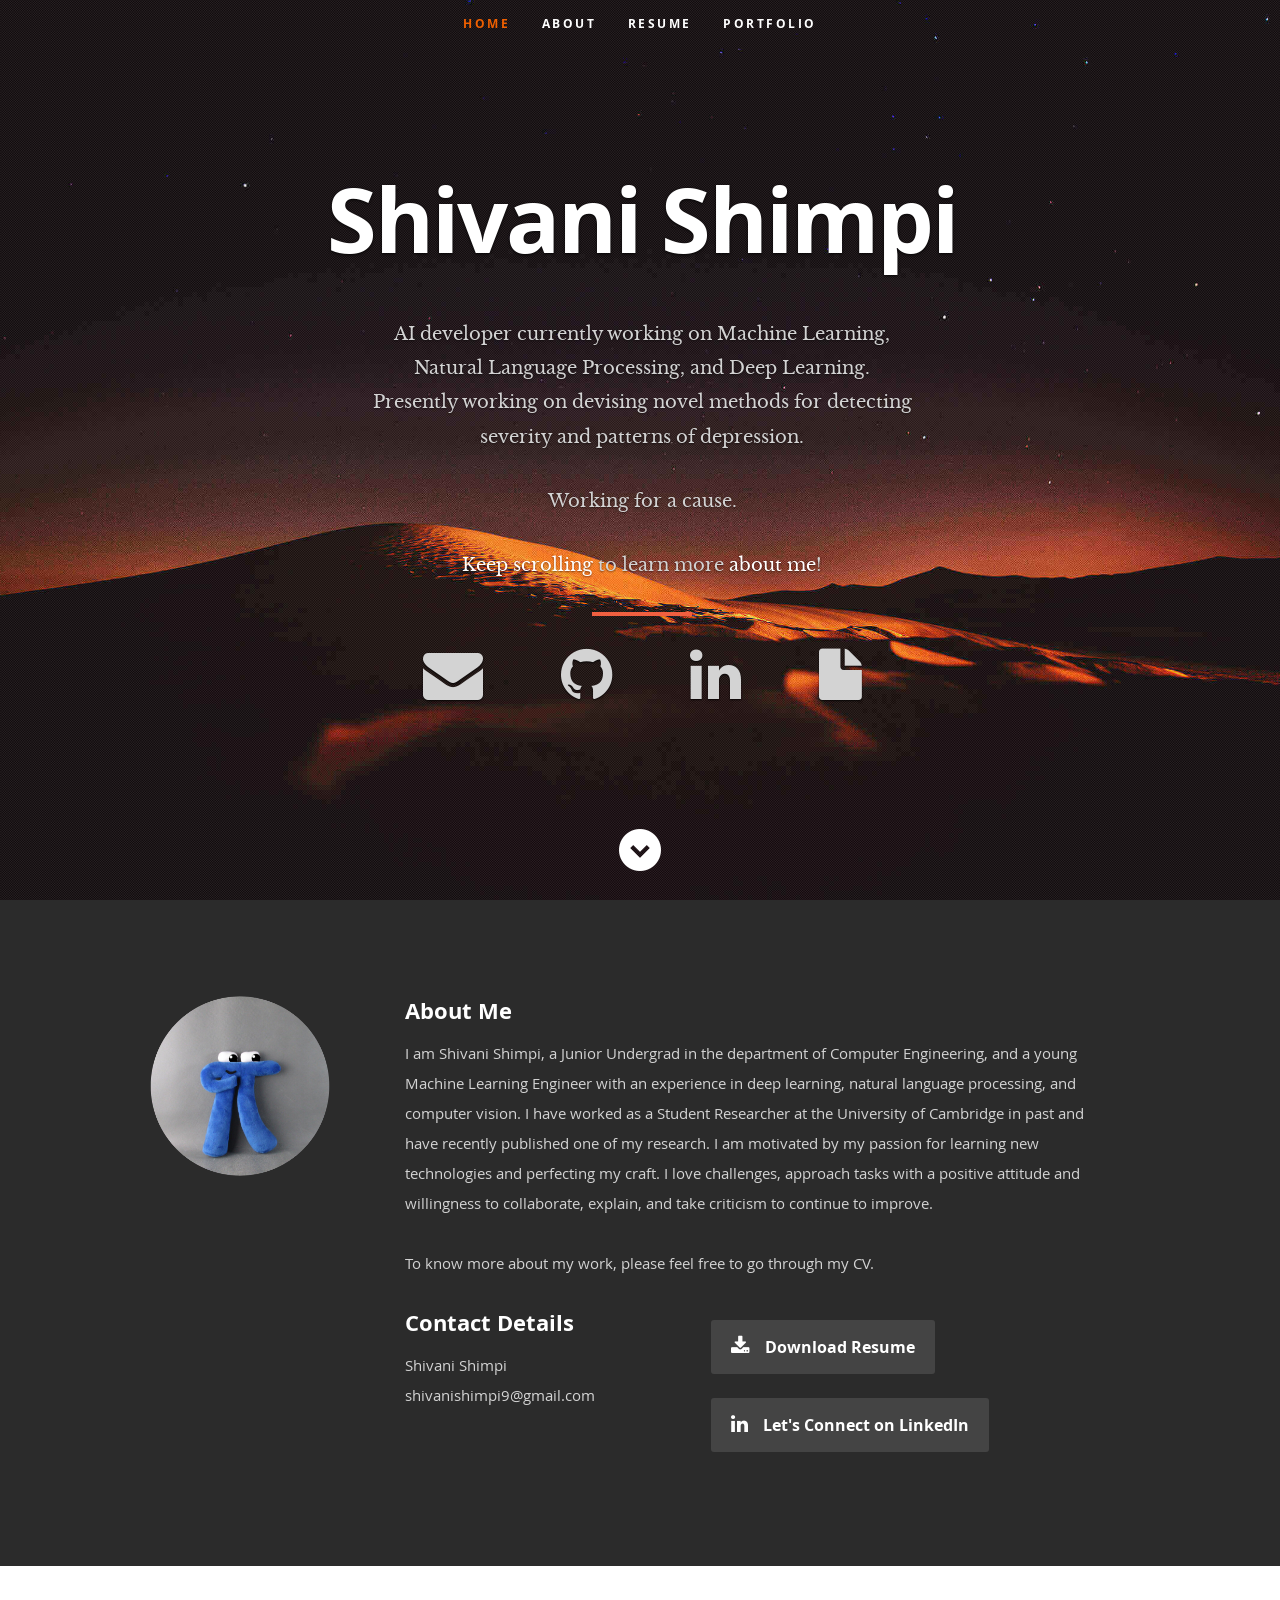
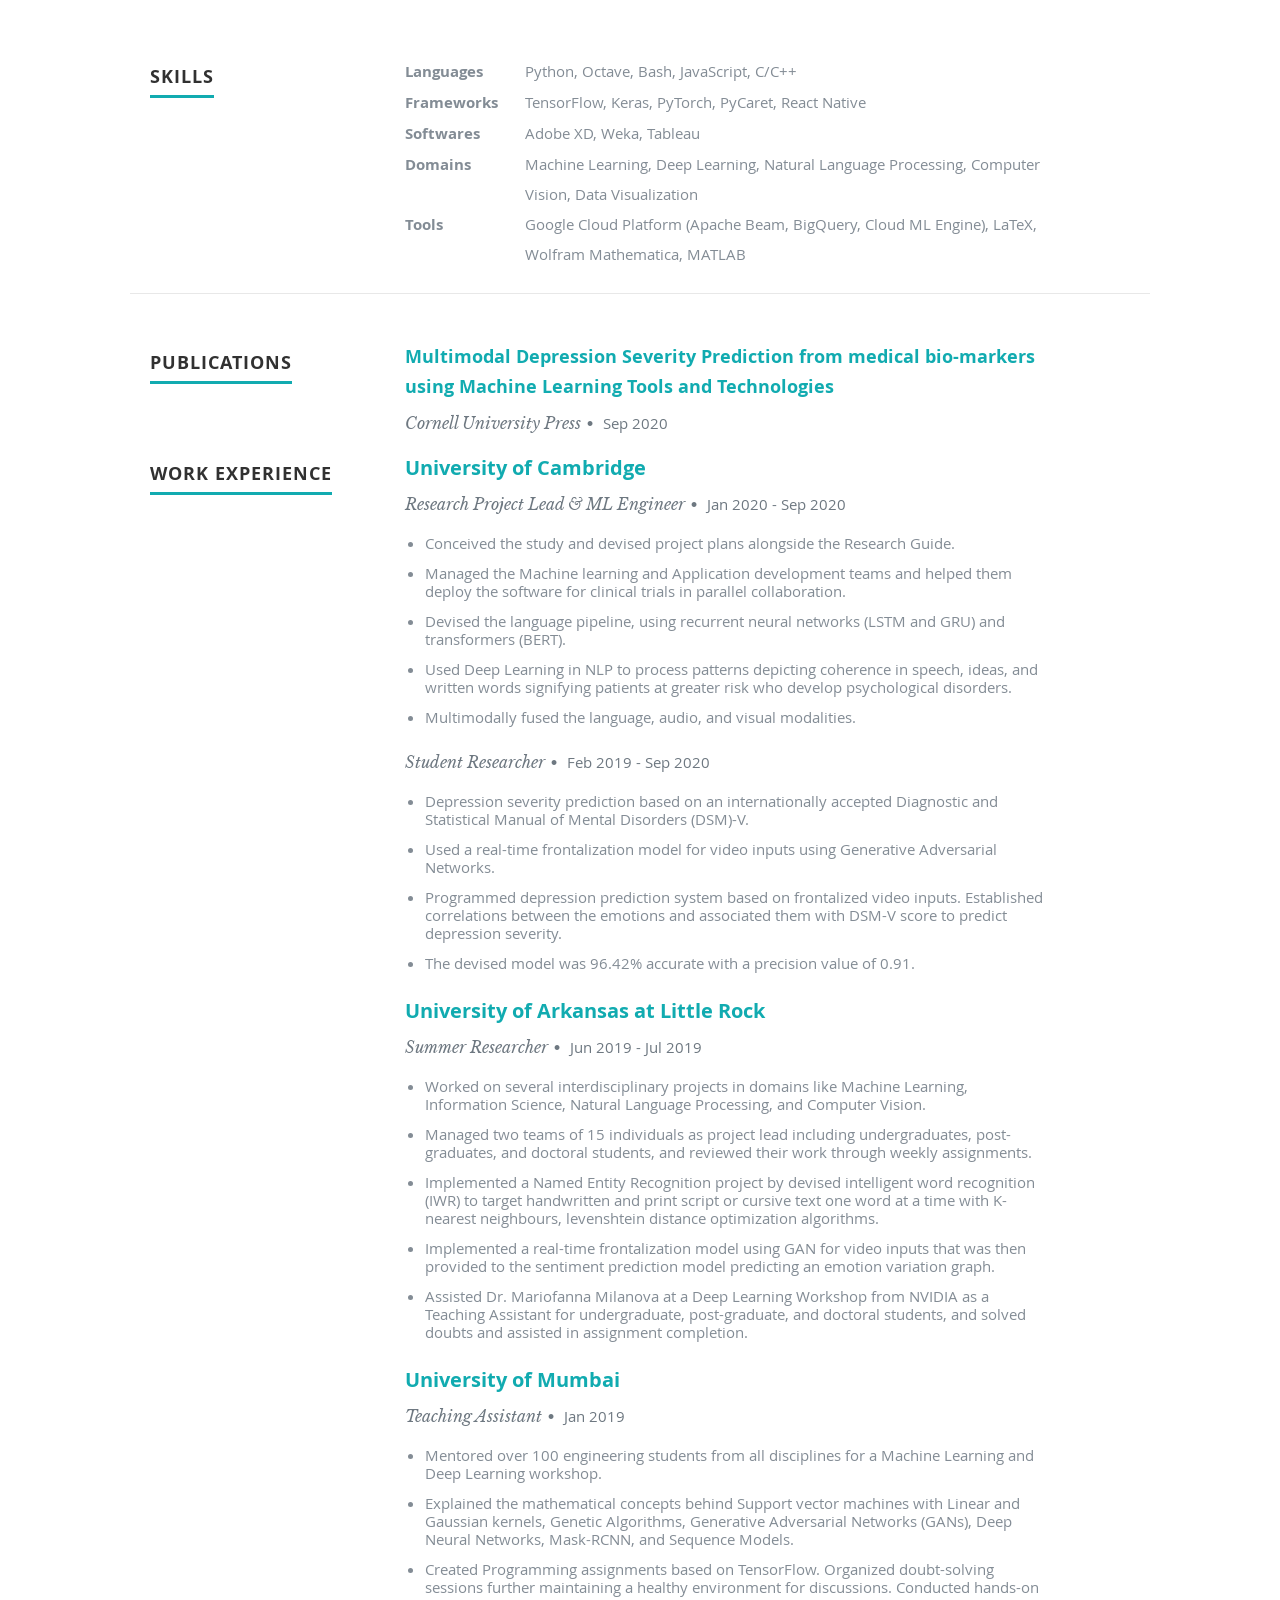
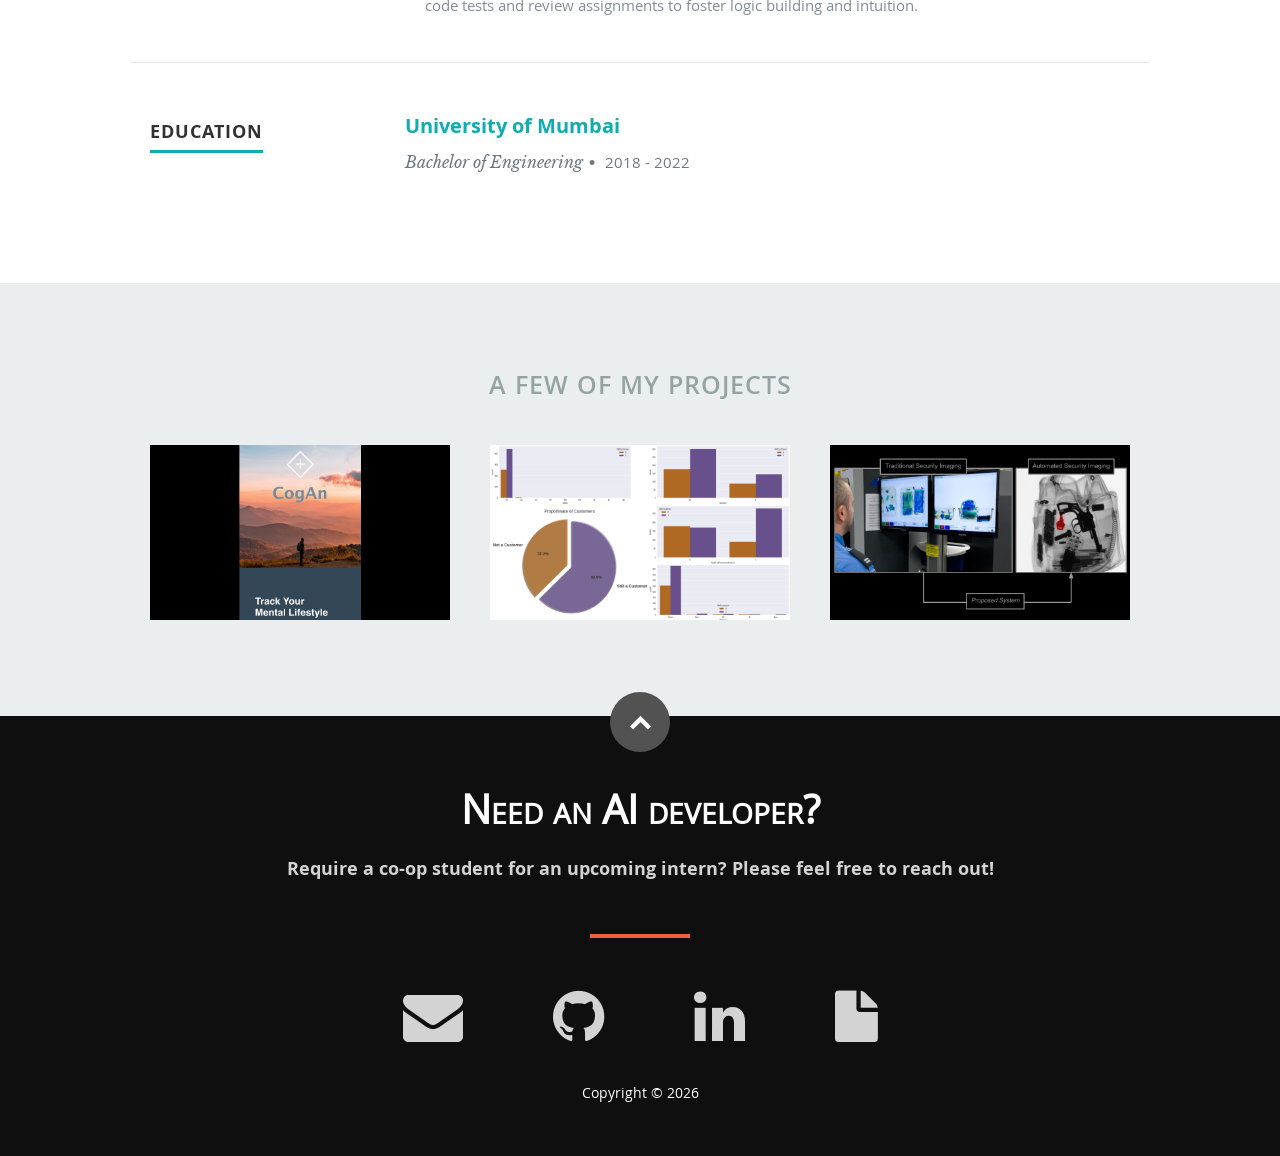
==== index.html @ 00dd7173 "Update_ProjectCogAn" ====
<!DOCTYPE html>

<head>
   <!--- Basic Page Needs -->
   <meta charset="utf-8">
   <title>Shivani Shimpi</title>

   <!-- Mobile Specific Metas -->
   <meta name="viewport" content="width=device-width, initial-scale=1, maximum-scale=1">

   <!-- Imports -->
   <script src="js/modernizr.js"></script>
   <link rel="stylesheet" href="css/default.min.css">
   <link rel="stylesheet" href="css/layout.min.css">
   <link rel="stylesheet" href="css/media-queries.min.css">
   <link rel="stylesheet" href="css/magnific-popup.min.css">
   <link rel="shortcut icon" href="favicon.png">
</head>

<body>
   <header id="home">
      <nav id="nav-wrap">
         <a class="mobile-btn" href="#nav-wrap" title="Show navigation">Show navigation</a>
         <a class="mobile-btn" href="#" title="Hide navigation">Hide navigation</a>

         <ul id="nav" class="nav">
            <li class="current"><a class="smoothscroll" href="#home">Home</a></li>
            <li><a class="smoothscroll" href="#about">About</a></li>
            <li><a class="smoothscroll" href="#resume">Resume</a></li>
            <li><a class="smoothscroll" href="#portfolio">Portfolio</a></li>
         </ul>
      </nav>

      <div class="row banner">
         <div class="banner-text">
            <br/>
            <h1 class="responsive-headline">Shivani Shimpi</h1>
            <br/>
            <h3>AI developer currently working on Machine Learning,</h3>
            <h3>Natural Language Processing, and Deep Learning.</h3>
            <h3>Presently working on devising novel methods for detecting</h3>
            <h3>severity and patterns of depression.</h3>
            <br/>
            <h3>Working for a cause.</h3>
            <br/>

            <h3><a class="smoothscroll" href="#about">Keep scrolling</a> to learn more <a class="smoothscroll" href="#about">about me</a>!</h3>


            <hr style="max-width: 100px; border-width: 2px; border-color: #f05f40; margin: auto; margin-top: 30px; margin-bottom: 30px">

            <ul class="social">
               <li><a target="_blank" href="mailto:shivanishimpi9@gmail.com" style="color: #d3d3d3; padding: 20px"><i class="fa fa-envelope fa-2x mb-3"></i></a></li>
               <li><a href="https://github.com/shivanishimpi" target="_blank" style="color: #d3d3d3; padding: 20px"><i class="fa fa-github fa-2x mb-3"></i></a></li>
               <li><a href="https://www.linkedin.com/in/shivani-shimpi-5113a8170/" target="_blank" style="color: #d3d3d3; padding: 20px"><i class="fa fa-linkedin fa-2x mb-3"></i></a></li>
               <li><a href="0.pdf" download target="_blank" style="color: #d3d3d3; padding: 20px"><i class="fa fa-file fa-2x mb-3"></i></a></li>
            </ul>
         </div>
      </div>

      <p class="scrolldown">
         <a class="smoothscroll" href="#about"><i class="icon-down-circle"></i></a>
      </p>
   </header>


   <!-- About Section -->
   <section id="about">
      <div class="row">
         <div class="three columns">
            <img class="profile-pic" src="images/profilepic.png" alt="" />
         </div>

         <div class="nine columns main-col">
            <h2>About Me</h2>
            <p style="color: #d3d3d3;">
               I am Shivani Shimpi, a Junior Undergrad in the department of Computer Engineering, and a young Machine Learning Engineer with
               an experience in deep learning, natural language processing, and computer vision.
               I have worked as a Student Researcher at the University of Cambridge in past and have recently published one of my research.
               I am motivated by my passion for learning new technologies and perfecting my craft. I love challenges, approach tasks with a positive attitude and willingness to collaborate, explain, and take criticism to continue to improve.
               </br>
               </br>
               To know more about my work, please feel free to go through my CV.

            </p>

            <div class="row">
               <div class="columns contact-details">
                  <h2>Contact Details</h2>
                  <p class="address">
                     <span style="color: #d3d3d3;">Shivani Shimpi</span><br/>
                     <span><a href="mailto:shivanishimpi9@gmail.com" style="color: #d3d3d3;">shivanishimpi9@gmail.com</a></span>
                  </p>
               </div>

               <div class="columns download">
                  <p>
                     <a href="0.pdf" download target="_blank" class="button"><i class="fa fa-download"></i>Download Resume</a>
                     <a href="https://www.linkedin.com/in/shivani-shimpi-5113a8170/" class="button" target="_blank"><i class="fa fa-linkedin"></i>Let's Connect on LinkedIn</a>
                  </p>
               </div>
            </div>
         </div>
      </div>
   </section>

   <!-- Resume Section -->
   <section id="resume">

      <!-- Skills -->
      <div class="row skill">
         <div class="three columns header-col">
            <h1><span>Skills</span></h1>
         </div>

         <div class="nine columns main-col">
            <table style="width:100%; border-width: thick">
              <tr>
                <th style="text-align: left; min-width: 120px"><b>Languages</b></th>
                <td colspan="3"> Python, Octave, Bash, JavaScript, C/C++</th>
              </tr>
              <tr>
                <th style="text-align: left; min-width: 120px"><b>Frameworks</b></th>
                <td colspan="3">TensorFlow, Keras, PyTorch, PyCaret, React Native</th>
              </tr>
              <tr>
                <th style="text-align: left; min-width: 120px"><b>Softwares</b></th>
                <td colspan="3">Adobe XD, Weka, Tableau</th>
              </tr>
              <tr>
               <th style="text-align: left; min-width: 120px"><b>Domains</b></th>
               <td colspan="3">Machine Learning, Deep Learning, Natural Language Processing, Computer Vision, Data Visualization</th>
              </tr>
              <tr>
               <th style="text-align: left; min-width: 120px"><b>Tools</b></th>
               <td colspan="3">Google Cloud Platform (Apache Beam, BigQuery, Cloud ML Engine), LaTeX, Wolfram
                  Mathematica, MATLAB</th>
              </tr>
              
            </table>
         </div>
      </div>
      <!-- Publication -->
      <div class="row publication">
         <div class="three columns header-col">
            <h1><span>Publications</span></h1>
         </div>

         <div class="nine columns main-col">
            <div class="row item">
               <div class="twelve columns">
                  <h5><a target="_blank" href="https://www.researchgate.net/publication/344244798_Multimodal_Depression_Severity_Prediction_from_medical_bio-markers_using_Machine_Learning_Tools_and_Technologies">Multimodal Depression Severity Prediction from medical bio-markers using Machine Learning Tools and Technologies</a></h5>
                  <p class="info">Cornell University Press<span>&bull;</span> <em class="date">Sep 2020</em></p>
                  <!--
                  <ul>
                     <li></li>
                  </ul>
                  -->
               </div>
            </div>
         </div>
      </div>

      <!-- Work -->
      <div class="row work">
         <div class="three columns header-col">
            <h1><span>Work Experience</span></h1>
         </div>

         <div class="nine columns main-col">
            <div class="row item">
               <div class="twelve columns">
                  <h4> <a target="_blank" href="https://www.cam.ac.uk/">University of Cambridge</a></h4>
                  <p class="info">Research Project Lead & ML Engineer<span>&bull;</span> <em class="date">Jan 2020 - Sep 2020</em></p>
                  <ul>
                     <li>Conceived the study and devised project plans alongside the Research Guide.</li>
                     <li>Managed the Machine learning and Application development teams and helped them deploy the software for clinical trials in parallel collaboration.</li>
                     <li>Devised the language pipeline, using recurrent neural networks (LSTM and
                        GRU) and transformers (BERT).</li>
                     <li>Used Deep Learning in NLP to process patterns depicting coherence in speech, ideas, and written words signifying patients at greater risk who develop psychological disorders.</li>
                     <li>Multimodally fused the language, audio, and visual modalities.</li>
                  </ul>
                  <p class="info">Student Researcher<span>&bull;</span> <em class="date">Feb 2019 - Sep 2020</em></p>
                  <ul>
                     <li>Depression severity prediction based on an internationally accepted Diagnostic and Statistical Manual of Mental Disorders (DSM)-V.</li>
                     <li>Used a real-time frontalization model for video inputs using Generative Adversarial Networks.</li>
                     <li>Programmed depression prediction system based on frontalized video inputs. Established correlations between the emotions and associated them with DSM-V score to predict depression severity.</li>
                     <li>The devised model was 96.42% accurate with a precision value of 0.91.</li>
                  </ul>
               </div>
            </div>
             
            <div class="row item">
               <div class="twelve columns">
                  <h4><a target="_blank" href="https://ualr.edu/">University of Arkansas at Little Rock</a></h4>
                  <p class="info">Summer Researcher<span>&bull;</span> <em class="date">Jun 2019 - Jul 2019</em></p>
                  <ul>
                     <li>Worked on several interdisciplinary projects in domains like Machine Learning, Information Science,
                        Natural Language Processing, and Computer Vision.</li>
                     <li>Managed two teams of 15 individuals as project lead including undergraduates, post-graduates, and doctoral
                        students, and reviewed their work through weekly assignments.</li>
                     <li>Implemented a Named Entity Recognition project by devised intelligent word recognition (IWR) to target handwritten and print script or
                        cursive text one word at a time with K-nearest neighbours, levenshtein distance optimization algorithms.</li>
                     <li>Implemented a real-time frontalization model using GAN for video inputs
                        that was then provided to the sentiment prediction model predicting an emotion variation graph.</li>
                     <li>Assisted Dr. Mariofanna Milanova at a Deep Learning Workshop from NVIDIA as a Teaching Assistant for undergraduate,
                        post-graduate, and doctoral students, and solved doubts and assisted in assignment completion.</li>
                  </ul>
               </div>
            </div>

            <div class="row item">
               <div class="twelve columns">
                  <h4><a target="_blank" href="https://mu.ac.in/">University of Mumbai</a></h4>
                  <p class="info">Teaching Assistant<span>&bull;</span> <em class="date">Jan 2019</em></p>

                  <ul>
                     <li>Mentored over 100 engineering students from all disciplines for a Machine Learning and Deep Learning workshop.</li>
                     <li>Explained the mathematical concepts behind Support vector machines with Linear and
                        Gaussian kernels, Genetic Algorithms, Generative Adversarial Networks (GANs), Deep Neural Networks,
                        Mask-RCNN, and Sequence Models.</li>
                     <li>Created Programming assignments based on TensorFlow. Organized doubt-solving sessions further maintaining a healthy environment for discussions.
                        Conducted hands-on code tests and review assignments to foster logic building and intuition.</li>
                  </ul>
               </div>
            </div>
         </div>
      </div>

      

      <!-- Education -->
      <div class="row education">
         <div class="three columns header-col">
            <h1><span>Education</span></h1>
         </div>

         <div class="nine columns main-col">
            <div class="row item">
               <div class="twelve columns">
                  <h4><a target="_blank" href="https://mu.ac.in/">University of Mumbai</a></h4>
                  <p class="info">Bachelor of Engineering<span>&bull;</span> <em class="date">2018 - 2022</em></p>
                  <!--
                  <ul>
                     <li></li>
                  </ul>
                  -->
               </div>
            </div>
         </div>
      </div>
   </section>
   <!-- Resume Section End-->

   <!-- Portfolio Section -->
   <section id="portfolio">
      <div class="row">
         <div class="twelve columns collapsed">
            <h1 style="font-size: 25px">A Few of My Projects</h1>
            <div id="portfolio-wrapper" class="bgrid-thirds s-bgrid-halves cf">
               <div class="columns portfolio-item">
                  <div class="item-wrap">

                     <a href="#modal-01" title="">
                        <img alt="" src="images/portfolio/thumbs/cogan.png">
                        <div class="overlay">
                           <div class="portfolio-item-meta">
                              <h5>CogAn</h5>
                              <p>Predicting the severity of sepression and tracking mental lifestyle.</p>
                           </div>
                        </div>
                        <div class="link-icon"><i class="icon-plus"></i></div>
                     </a>

                  </div>
               </div>

               <div class="columns portfolio-item">
                  <div class="item-wrap">

                     <a href="#modal-02" title="">
                        <img alt="" src="images/portfolio/thumbs/custSeg.png">
                        <div class="overlay">
                           <div class="portfolio-item-meta">
                              <h5>Customer Segmentation</h5>
                              <p>Predictive model dividing customers into groups for effective marketing.</p>
                           </div>
                        </div>
                        <div class="link-icon"><i class="icon-plus"></i></div>
                     </a>

                  </div>
               </div>


               <div class="columns portfolio-item">
                  <div class="item-wrap">

                     <a href="#modal-03" title="">
                        <img alt="" src="images/portfolio/thumbs/AutomatedSecurityImaging.png"> <!--910x530-->
                        <div class="overlay">
                           <div class="portfolio-item-meta">
                              <h5>Automated Security Imaging</h5>
                              <p>Classifying prohibited objects during security scanning.</p>
                           </div>
                        </div>
                        <div class="link-icon"><i class="icon-plus"></i></div>
                     </a>

                  </div>
               </div>

               <!--
               <div class="columns portfolio-item">
                  <div class="item-wrap">

                     <a href="#modal-08" title="">
                        <img alt="" src="images/portfolio/thumbs/coding.jpg">
                        <div class="overlay">
                           <div class="portfolio-item-meta">
                              <h5>Personal Website</h5>
                              <p>Digital Portfolio for exploring Web-Development.</p>
                           </div>
                        </div>
                        <div class="link-icon"><i class="icon-plus"></i></div>
                     </a>

                  </div>
               </div>
               -->


            
            </div>
         </div>

         <!-- Modal Popup -->
         <div id="modal-01" class="popup-modal mfp-hide">
            <img class="scale-with-grid" src="images/portfolio/fulls/cogan.png" alt=""/>
            <div class="description-box">
               <h4>CogAn</h4>
               <ul>
                  <li>Proposed a novel Custom CM Ensemble approach for estimating the severity of depression based on a multi-class classification model based on the language, audio, and visual modalities.</li>
                  <li>The approach attempted to detect, emphasize, and classify the features of depression based on the low-level descriptors for verbal and visual features, and the context of the language features when prompted with a question.</li>
                  <li>Our model achieved a precision value of 0.88 and an accuracy of 91.56%.</li>
               </ul>
               <span class="categories"><i class="fa fa-tag"></i>Machine Learning, Deep Learning, Natural Language Processing, Computer Vision, Mental Health.</span>
            </div>

            <div class="link-box">
               <a target="_blank" href="https://www.researchgate.net/publication/344244798_Multimodal_Depression_Severity_Prediction_from_medical_bio-markers_using_Machine_Learning_Tools_and_Technologies" style="margin-right: 20px"> Publication</a>
               <a target="_blank" href= "https://github.com/shivanishimpi/DepressionSeverityPrediction">GitHub</a>
               <a class="popup-modal-dismiss">Close</a>
            </div>
         </div>

         <div id="modal-02" class="popup-modal mfp-hide">
            <img class="scale-with-grid" src="images/portfolio/fulls/custSeg.png" alt=""/>
            <div class="description-box">
               <h4>Customer Segmentation</h4>
               <ul>
                  <li>Designed a predictive model using the baseline single-layered neural network, bayesian
                     optimization gaussian process, and bayesian optimization search that divided the customers into groups based on
                     common characteristics allowing companies to market to each group effectively and appropriately.</li>
                  <li>The model predictions were 77.78% accurate having an F1-score of 0.77.</li>
               </ul>
               <span class="categories"><i class="fa fa-tag"></i>Machine Learning, Bayesian, Gaussian, PyCaret</span>
            </div>

            <div class="link-box">
               <a target="_blank" href="https://github.com/shivanishimpi/CustomerSegmentation/">GitHub</a>
               <a class="popup-modal-dismiss">Close</a>
            </div>
         </div>
         
         <div id="modal-03" class="popup-modal mfp-hide">
            <img class="scale-with-grid" src="images/portfolio/fulls/AutomatedSecurityImaging.png" alt=""/>
            <div class="description-box">
               <h4>Automated Security Imaging</h4>
               <ul>
                  <li>Implemented Mask-RCNN with attention mechanism to classify prohibited objects
                     during security scanning by using the GDXray and OPIXray datasets. The study aimed to automate security
                     imaging.</li>
                  <li>Our model was 92.34% accurate with a precision value of 0.87.</li>
               </ul>
               <span class="categories"><i class="fa fa-tag"></i>Machine Learning, Computer Vision, Security Systems</span>
            </div>

            <div class="link-box">
               <a target="_blank" href="https://github.com/shivanishimpi/AutomatedSecurityImaging">GitHub</a>
               <a class="popup-modal-dismiss">Close</a>
            </div>
         </div>

         <!--
         <div id="modal-08" class="popup-modal mfp-hide">
            <img class="scale-with-grid" src="images/portfolio/fulls/coding.jpg" alt=""/>
            <div class="description-box">
               <h4>Personal Website</h4>
               <ul>
                  <li>Created a personal portfolio website using HTML, CSS, and JavaScript (jQuery)</li>
               </ul>
               <span class="categories"><i class="fa fa-tag"></i>Frontend, Website, Deployment</span>
            </div>
            <div class="link-box">
               <a href="" style="margin-right: 20px">Website</a>
               <a target="_blank" href="https://github.com/shivanishimpi/shivanishimpi.github.io">Repo</a>
               <a class="popup-modal-dismiss">Close</a>
            </div>
         </div>
         -->

         
         
         

      </div>
   </section>


   <!-- footer -->
   <footer>
      <div class="row">
         <div class="twelve columns">
            <span style="font-size: 40px !important; color: #fff !important; font-weight: 800; margin: 30px 0px; display: inline-block; font-variant: small-caps;">Need an AI developer?</span>
            <h5 style="color: #d3d3d3 !important; font-weight: 0px">Require a co-op student for an upcoming intern? Please feel free to reach out!</h5>

            <hr style="max-width: 100px; border-width: 2px; border-color: #F05F40; margin: auto; margin-top: 50px; margin-bottom: 50px">

            <ul class="social-links">
               <li><a target="_blank" href="mailto:shivanishimpi9@gmail.com" style="color: #d3d3d3; padding: 20px"><i class="fa fa-envelope fa-2x mb-3"></i></a></li>
               <li><a href="https://github.com/shivanishimpi" target="_blank" style="color: #d3d3d3; padding: 20px"><i class="fa fa-github fa-2x mb-3"></i></a></li>
               <li><a href="https://www.linkedin.com/in/shivani-shimpi-5113a8170/" target="_blank" style="color: #d3d3d3; padding: 20px"><i class="fa fa-linkedin fa-2x mb-3"></i></a></li>
               <li><a href="0.pdf" download target="_blank" style="color: #d3d3d3; padding: 20px"><i class="fa fa-file fa-2x mb-3"></i></a></li>
            </ul>

            <ul class="copyright">
               <li style="color: white">Copyright &copy;
                  <script type="text/javascript">
                     document.write(new Date().getFullYear());
                  </script>
               </li>
            </ul>
         </div>

         <div id="go-top"><a class="smoothscroll" title="Back to Top" href="#home"><i class="icon-up-open"></i></a></div>
      </div>
   </footer>

   <!-- Java Script -->
   <script src="https://ajax.googleapis.com/ajax/libs/jquery/1.10.2/jquery.min.js"></script>
   <script>window.jQuery || document.write('<script src="js/jquery-1.10.2.min.js"><\/script>')</script>
   <script type="text/javascript" src="js/jquery-migrate-1.2.1.min.js"></script>
   <script src="js/jquery.flexslider.js"></script>
   <script src="js/waypoints.js"></script>
   <script src="js/jquery.fittext.js"></script>
   <script src="js/magnific-popup.js"></script>
   <script src="js/init.js"></script>
</body>
</html>
---- css/default.min.css ----
@import url("fonts.css");@import url("fontello/css/fontello.css");@import url("font-awesome/css/font-awesome.min.css");html,body,div,span,object,iframe,h1,h2,h3,h4,h5,h6,p,blockquote,pre,abbr,address,cite,code,del,dfn,em,img,ins,kbd,q,samp,small,strong,sub,sup,var,b,i,dl,dt,dd,ol,ul,li,fieldset,form,label,legend,table,caption,tbody,tfoot,thead,tr,th,td,article,aside,canvas,details,figcaption,figure,footer,header,hgroup,menu,nav,section,summary,time,mark,audio,video{margin:0;padding:0;border:0;outline:0;font-size:100%;vertical-align:baseline;background:transparent}article,aside,details,figcaption,figure,footer,header,hgroup,menu,nav,section{display:block}audio,canvas,video{display:inline-block}audio:not([controls]){display:none;height:0}[hidden]{display:none}code,kbd,pre,samp{font-family:monospace,serif;font-size:1em}pre{white-space:pre;white-space:pre-wrap;word-wrap:break-word}blockquote,q{quotes:“ “}blockquote:before,blockquote:after,q:before,q:after{content:'';content:none}ins{background-color:#ff9;color:#000;text-decoration:none}mark{background-color:#a7f4f6;color:#555}del{text-decoration:line-through}abbr[title],dfn[title]{border-bottom:1px dotted;cursor:help}table{border-collapse:collapse;border-spacing:0}*,*:before,*:after{-moz-box-sizing:border-box;-webkit-box-sizing:border-box;box-sizing:border-box}html{font-size:62.5%;-webkit-font-smoothing:antialiased}body{background:#fff;font-family:'opensans-regular',sans-serif;font-weight:normal;font-size:15px;line-height:30px;color:#838c95;-webkit-font-smoothing:antialiased;-webkit-text-size-adjust:100%}h1,h2,h3,h4,h5,h6{color:#313131;font-family:'opensans-bold',sans-serif;font-weight:normal}h1 a,h2 a,h3 a,h4 a,h5 a,h6 a{font-weight:inherit}h1{font-size:38px;line-height:42px;margin-bottom:12px;letter-spacing:-1px}h2{font-size:28px;line-height:36px;margin-bottom:6px}h3{font-size:22px;line-height:30px;margin-bottom:12px}h4{font-size:20px;line-height:30px;margin-bottom:6px}h5{font-size:18px;line-height:30px}h6{font-size:14px;line-height:30px}p{margin:0 0 30px 0}p img{margin:0}p.lead{font:19px/36px 'opensans-light',sans-serif;margin-bottom:18px}em{font:15px/30px 'opensans-italic',sans-serif}strong,b{font:15px/30px 'opensans-bold',sans-serif}small{font-size:11px;line-height:inherit}blockquote{margin:30px 0;padding-left:40px;position:relative}blockquote:before{content:"\201C";opacity:.45;font-size:80px;line-height:0;margin:0;font-family:arial,sans-serif;position:absolute;top:30px;left:0}blockquote p{font-family:'librebaskerville-italic',serif;padding:0;font-size:18px;line-height:36px}blockquote cite{display:block;font-size:12px;font-style:normal;line-height:18px}blockquote cite:before{content:"\2014 \0020"}blockquote cite a,blockquote cite a:visited{color:#8b9798;border:0}.pull-quote{position:relative;padding:18px 30px 18px 0}.pull-quote:before,.pull-quote:after{height:1em;opacity:.45;position:absolute;font-size:80px;font-family:Arial,Sans-Serif}.pull-quote:before{content:"\201C";top:33px;left:0}.pull-quote:after{content:'\201D';bottom:-33px;right:0}.pull-quote blockquote{margin:0}.pull-quote blockquote:before{content:none}abbr{font-family:'opensans-bold',sans-serif;font-variant:small-caps;text-transform:lowercase;letter-spacing:.5px;color:gray}abbr:hover{cursor:help}.drop-cap:first-letter {float:left;margin:0;padding:14px 6px 0 0;font-size:84px;font-family:'opensans-bold',sans-serif;line-height:60px;text-indent:0;background:transparent;color:inherit}hr{border:solid #e3e3e3;border-width:1px 0 0;clear:both;margin:11px 0 30px;height:0}a,a:visited{text-decoration:none;outline:0;color:#11abb0;-webkit-transition:color .3s ease-in-out;-moz-transition:color .3s ease-in-out;-o-transition:color .3s ease-in-out;transition:color .3s ease-in-out}a:hover,a:focus{color:#313131}p a,p a:visited{line-height:inherit}ul,ol{margin-bottom:24px;margin-top:12px}ul{margin-left:20px}ol{list-style:decimal}ol,ul.square,ul.circle,ul.disc{margin-left:30px}ul.square{list-style:square outside}ul.circle{list-style:circle outside}ul.disc{list-style:disc outside}ul ul,ul ol,ol ol,ol ul{margin:6px 0 6px 30px}ul ul li,ul ol li,ol ol li,ol ul li{margin-bottom:6px}li{line-height:18px;margin-bottom:12px}.stats-tabs{padding:0;margin:24px 0}.stats-tabs li{display:inline-block;margin:0 10px 18px 0;padding:0 10px 0 0;border-right:1px solid #ccc}.stats-tabs li:last-child{margin:0;padding:0;border:0}.stats-tabs li a{display:inline-block;font-size:22px;font-family:'opensans-bold',sans-serif;border:0;color:#313131}.stats-tabs li a:hover{color:#11abb0}.stats-tabs li a b{display:block;margin:6px 0 0 0;font-size:13px;font-family:'opensans-regular',sans-serif;color:#8b9798}dl{margin:12px 0}dt{margin:0;color:#11abb0}dd{margin:0 0 0 20px}.lining dt,.lining dd{display:inline;margin:0}.lining dt+dt:before,.lining dd+dt:before{content:"\A";white-space:pre}.lining dd+dd:before{content:", "}.lining dd:before{content:": ";margin-left:-0.2em}.dictionary-style dt{display:inline;counter-reset:definitions}.dictionary-style dt+dt:before{content:", ";margin-left:-0.2em}.dictionary-style dd{display:block;counter-increment:definitions}.dictionary-style dd:before{content:counter(definitions,decimal) ". "}.pagination{margin:36px auto;text-align:center}.pagination ul li{display:inline-block;margin:0;padding:0}.pagination .page-numbers{font:15px/18px 'opensans-bold',sans-serif;display:inline-block;padding:6px 10px;margin-right:3px;margin-bottom:6px;color:#6e757c;background-color:#e6e8eb;-webkit-transition:all 200ms ease-in-out;-moz-transition:all 200ms ease-in-out;-o-transition:all 200ms ease-in-out;-ms-transition:all 200ms ease-in-out;transition:all 200ms ease-in-out;-moz-border-radius:3px;-webkit-border-radius:3px;-khtml-border-radius:3px;border-radius:3px}.pagination .page-numbers:hover{background:#838a91;color:#fff}.pagination .current,.pagination .current:hover{background-color:#11abb0;color:#fff}.pagination .inactive,.pagination .inactive:hover{background-color:#e6e8eb;color:#a9adb2}img{width:100%;height:auto}img.pull-right{margin:12px 0 0 18px}img.pull-left{margin:12px 18px 0 0}.button,.button:visited,button,input[type="submit"],input[type="reset"],input[type="button"]{font:16px/30px 'opensans-bold',sans-serif;background:#11abb0;display:inline-block;text-decoration:none;letter-spacing:0;color:#fff;padding:12px 20px;margin-bottom:18px;border:0;cursor:pointer;height:auto;-webkit-transition:all .2s ease-in-out;-moz-transition:all .2s ease-in-out;-o-transition:all .2s ease-in-out;-ms-transition:all .2s ease-in-out;transition:all .2s ease-in-out;-moz-border-radius:3px;-webkit-border-radius:3px;-khtml-border-radius:3px;border-radius:3px}.button:hover,button:hover,input[type="submit"]:hover,input[type="reset"]:hover,input[type="button"]:hover{background:#3d4145;color:#fff}.button:active,button:active,input[type="submit"]:active,input[type="reset"]:active,input[type="button"]:active{background:#3d4145;color:#fff}.button.full-width,button.full-width,input[type="submit"].full-width,input[type="reset"].full-width,input[type="button"].full-width{width:100%;padding-left:0!important;padding-right:0!important;text-align:center}button::-moz-focus-inner,input::-moz-focus-inner{border:0;padding:0}form{margin-bottom:24px}fieldset{margin-bottom:24px}input[type="text"],input[type="password"],input[type="email"],textarea,select{display:block;padding:18px 15px;margin:0 0 24px 0;border:0;outline:0;vertical-align:middle;min-width:225px;max-width:100%;font-size:15px;line-height:24px;color:#647373;background:#d3d9d9}input[type="text"]:focus,input[type="password"]:focus,input[type="email"]:focus,textarea:focus{color:#b3b7bc;background-color:#3d4145}textarea{min-height:220px}label,legend{font:16px/24px 'opensans-bold',sans-serif;margin:12px 0;color:#3d4145;display:block}label span,legend span{color:#8b9798;font:14px/24px 'opensans-regular',sans-serif}input[type="checkbox"],input[type="radio"]{font-size:15px;color:#737373}input[type="checkbox"]{display:inline}.row{width:96%;max-width:1020px;margin:0 auto}.ie .row{width:1000px}.narrow .row{max-width:980px}.row .row{width:auto;max-width:none;margin:0 -20px}.row:before,.row:after{content:" ";display:table}.row:after{clear:both}.column,.columns{position:relative;padding:0 20px;min-height:100px;float:left}.column.centered,.columns.centered{float:none;margin:0 auto}.row.collapsed>.column,.row.collapsed>.columns,.column.collapsed,.columns.collapsed{padding:0}[class*="column"]+[class*="column"]:last-child{float:right}[class*="column"]+[class*="column"].end{float:right}.row .one{width:8.33333%}.row .two{width:16.66667%}.row .three{width:25%}.row .four{width:33.33333%}.row .five{width:41.66667%}.row .six{width:50%}.row .seven{width:58.33333%}.row .eight{width:66.66667%}.row .nine{width:75%}.row .ten{width:83.33333%}.row .eleven{width:91.66667%}.row .twelve{width:100%}.row .offset-1{margin-left:8.33333%}.row .offset-2{margin-left:16.66667%}.row .offset-3{margin-left:25%}.row .offset-4{margin-left:33.33333%}.row .offset-5{margin-left:41.66667%}.row .offset-6{margin-left:50%}.row .offset-7{margin-left:58.33333%}.row .offset-8{margin-left:66.66667%}.row .offset-9{margin-left:75%}.row .offset-10{margin-left:83.33333%}.row .offset-11{margin-left:91.66667%}.row .push-1{left:8.33333%}.row .pull-1{right:8.33333%}.row .push-2{left:16.66667%}.row .pull-2{right:16.66667%}.row .push-3{left:25%}.row .pull-3{right:25%}.row .push-4{left:33.33333%}.row .pull-4{right:33.33333%}.row .push-5{left:41.66667%}.row .pull-5{right:41.66667%}.row .push-6{left:50%}.row .pull-6{right:50%}.row .push-7{left:58.33333%}.row .pull-7{right:58.33333%}.row .push-8{left:66.66667%}.row .pull-8{right:66.66667%}.row .push-9{left:75%}.row .pull-9{right:75%}.row .push-10{left:83.33333%}.row .pull-10{right:83.33333%}.row .push-11{left:91.66667%}.row .pull-11{right:91.66667%}.bgrid-sixths [class*="column"]{width:16.66667%}.bgrid-quarters [class*="column"]{width:25%}.bgrid-thirds [class*="column"]{width:33.33333%}.bgrid-halves [class*="column"]{width:50%}[class*="bgrid"] [class*="column"]+[class*="column"]:last-child{float:left}.first{clear:left}.s-first{clear:none}@media only screen and (max-width:900px){.column,.columns{min-height:80px}.s-bgrid-sixths [class*="column"]{width:16.66667%}.s-bgrid-quarters [class*="column"]{width:25%}.s-bgrid-thirds [class*="column"]{width:33.33333%}.s-bgrid-halves [class*="column"]{width:50%}.first{clear:none}.s-first{clear:left}}@media only screen and (max-width:767px){.row{width:460px;margin:0 auto;padding:0}.column,.columns{width:auto!important;float:none;margin-left:0;margin-right:0;padding:0 30px;min-height:0}.row .row{width:auto;max-width:none;margin:0 -30px}[class*="column"]+[class*="column"]:last-child{float:none}[class*="bgrid"] [class*="column"]+[class*="column"]:last-child{float:none}.row .offset-1{margin-left:0}.row .offset-2{margin-left:0}.row .offset-3{margin-left:0}.row .offset-4{margin-left:0}.row .offset-5{margin-left:0}.row .offset-6{margin-left:0}.row .offset-7{margin-left:0}.row .offset-8{margin-left:0}.row .offset-9{margin-left:0}.row .offset-10{margin-left:0}.row .offset-11{margin-left:0}}@media only screen and (max-width:460px){.row{width:auto}}@media screen and (min-width:1200px){.wide .row{max-width:1180px}}.cf:before,.cf:after{content:" ";display:table}.cf:after{clear:both}.remove-bottom{margin-bottom:0!important}.half-bottom{margin-bottom:12px!important}.add-bottom{margin-bottom:24px!important}.no-border{border:0}.text-center{text-align:center!important}.text-left{text-align:left!important}.text-right{text-align:right!important}.pull-left{float:left!important}.pull-right{float:right!important}.align-center{margin-left:auto!important;margin-right:auto!important;text-align:center!important}
---- css/layout.min.css ----
body{background:#0f0f0f}header{position:relative;height:800px;min-height:500px;width:100%;background:#161415 url(../images/header-background.jpg) no-repeat top center;background-size:cover!important;-webkit-background-size:cover!important;text-align:center;overflow:hidden}header:before{content:'';display:inline-block;vertical-align:middle;height:100%}header .banner{display:inline-block;vertical-align:middle;margin:0 auto;width:85%;padding-bottom:30px;text-align:center}header .banner-text{width:100%}header .banner-text h1{font:90px/1.1em opensans-bold,sans-serif;color:#fff;letter-spacing:-2px;margin:0 auto 18px auto;text-shadow:0 1px 3px rgba(0,0,0,.8)}header .banner-text h3{font:18px/1.9em librebaskerville-regular,serif;color:#d3d3d3;margin:0 auto;width:70%;text-shadow:0 1px 2px rgba(0,0,0,.5)}header .banner-text h3 a,header .banner-text h3 span{color:#fff}header .banner-text hr{width:60%;margin:18px auto 24px auto;border-color:#2f2d2e;border-color:rgba(150,150,150,.1)}header .social{margin:24px 0;padding:0;font-size:30px;text-shadow:0 1px 2px rgba(0,0,0,.8)}header .social li{display:inline-block;margin:0 15px;padding:0}header .social li a{color:#fff}header .social li a:hover{color:#11abb0}header .scrolldown a{position:absolute;bottom:30px;left:50%;margin-left:-29px;color:#fff;display:block;height:42px;width:42px;font-size:42px;line-height:42px;color:#fff;border-radius:100%;-webkit-transition:all .3s ease-in-out;-moz-transition:all .3s ease-in-out;-o-transition:all .3s ease-in-out;transition:all .3s ease-in-out}header .scrolldown a:hover{color:#11abb0}#nav-wrap a,#nav-wrap li,#nav-wrap ul{margin:0;padding:0;border:none;outline:0}#nav-wrap{font:12px opensans-bold,sans-serif;width:100%;text-transform:uppercase;letter-spacing:2.5px;margin:0 auto;z-index:100;position:fixed;left:0;top:0}.opaque{background-color:#333}#nav-wrap>a.mobile-btn{display:none}ul#nav{min-height:48px;width:auto;text-align:center}ul#nav li{position:relative;list-style:none;height:48px;display:inline-block}ul#nav li a{display:inline-block;padding:8px 13px;line-height:32px;text-decoration:none;text-align:left;color:#fff;-webkit-transition:color .2s ease-in-out;-moz-transition:color .2s ease-in-out;-o-transition:color .2s ease-in-out;-ms-transition:color .2s ease-in-out;transition:color .2s ease-in-out}ul#nav li a:hover{color:#f06000}ul#nav li a:active{background-color:transparent!important}ul#nav li.current a{color:#f06000}#about{background:#2b2b2b;padding-top:96px;padding-bottom:66px;overflow:hidden}#about a,#about a:visited{color:#fff}#about a:focus,#about a:hover{color:#11abb0}#about h2{font:22px/30px opensans-bold,sans-serif;color:#fff;margin-bottom:12px}#about p{line-height:30px;color:#7a7a7a}#about .profile-pic{position:relative;width:180px;height:180px;border-radius:100%}#about .contact-details{width:41.66667%}#about .download{width:58.33333%;padding-top:6px}#about .main-col{padding-right:5%}#about .download .button{margin-top:6px;background:#444}#about .download .button:hover{background:#fff;color:#2b2b2b}#about .download .button i{margin-right:15px;font-size:20px}#resume{background:#fff;padding-top:90px;padding-bottom:72px;overflow:hidden}#resume a,#resume a:visited{color:#11abb0}#resume a:focus,#resume a:hover{color:#313131}#resume h1{font:18px/24px opensans-bold,sans-serif;text-transform:uppercase;letter-spacing:1px}#resume h1 span{border-bottom:3px solid #11abb0;padding-bottom:6px}#resume h3{font:25px/30px opensans-bold,sans-serif}#resume .header-col{padding-top:9px}#resume .main-col{padding-right:10%}.skill,.work{margin-bottom:48px;padding-bottom:24px;border-bottom:1px solid #e8e8e8}#resume .info{font:16px/24px librebaskerville-italic,serif;color:#6e7881;margin-bottom:18px;margin-top:9px}#resume .info span{margin-right:5px;margin-left:5px}#resume .date{font:15px/24px opensans-regular,sans-serif;margin-top:6px}.bars{width:95%;float:left;padding:0;text-align:left}.bars .skills{margin-top:36px;list-style:none}.bars li{position:relative;margin-bottom:60px;background:#ccc;height:42px;border-radius:3px}.bars li em{font:15px opensans-bold,sans-serif;color:#313131;text-transform:uppercase;letter-spacing:2px;font-weight:400;position:relative;top:-36px}.bar-expand{position:absolute;left:0;top:0;margin:0;padding-right:24px;background:#313131;display:inline-block;height:42px;line-height:42px;border-radius:3px 0 0 3px}.photoshop{width:60%;-moz-animation:photoshop 2s ease;-webkit-animation:photoshop 2s ease}.illustrator{width:55%;-moz-animation:illustrator 2s ease;-webkit-animation:illustrator 2s ease}.wordpress{width:50%;-moz-animation:wordpress 2s ease;-webkit-animation:wordpress 2s ease}.css{width:90%;-moz-animation:css 2s ease;-webkit-animation:css 2s ease}.html5{width:80%;-moz-animation:html5 2s ease;-webkit-animation:html5 2s ease}.jquery{width:50%;-moz-animation:jquery 2s ease;-webkit-animation:jquery 2s ease}@-moz-keyframes photoshop{0%{width:0}100%{width:60%}}@-moz-keyframes illustrator{0%{width:0}100%{width:55%}}@-moz-keyframes wordpress{0%{width:0}100%{width:50%}}@-moz-keyframes css{0%{width:0}100%{width:90%}}@-moz-keyframes html5{0%{width:0}100%{width:80%}}@-moz-keyframes jquery{0%{width:0}100%{width:50%}}@-webkit-keyframes photoshop{0%{width:0}100%{width:60%}}@-webkit-keyframes illustrator{0%{width:0}100%{width:55%}}@-webkit-keyframes wordpress{0%{width:0}100%{width:50%}}@-webkit-keyframes css{0%{width:0}100%{width:90%}}@-webkit-keyframes html5{0%{width:0}100%{width:80%}}@-webkit-keyframes jquery{0%{width:0}100%{width:50%}}#portfolio{background:#ebeeee;padding-top:90px;padding-bottom:60px}#portfolio h1{font:15px/24px opensans-semibold,sans-serif;text-transform:uppercase;letter-spacing:1px;text-align:center;margin-bottom:48px;color:#95a3a3}#portfolio-wrapper .columns{margin-bottom:36px}.portfolio-item .item-wrap{background:#fff;overflow:hidden;position:relative;-webkit-transition:all .3s ease-in-out;-moz-transition:all .3s ease-in-out;-o-transition:all .3s ease-in-out;-ms-transition:all .3s ease-in-out;transition:all .3s ease-in-out}.portfolio-item .item-wrap a{display:block;cursor:pointer}.portfolio-item .item-wrap .overlay{position:absolute;left:0;top:0;width:100%;height:100%;opacity:0;-moz-opacity:0;-webkit-transition:opacity .3s ease-in-out;-moz-transition:opacity .3s ease-in-out;-o-transition:opacity .3s ease-in-out;transition:opacity .3s ease-in-out;background:url(../images/overlay-bg.png) repeat}.portfolio-item .item-wrap .link-icon{display:block;color:#fff;height:30px;width:30px;font-size:18px;line-height:30px;text-align:center;opacity:0;-moz-opacity:0;-webkit-transition:opacity .3s ease-in-out;-moz-transition:opacity .3s ease-in-out;-o-transition:opacity .3s ease-in-out;transition:opacity .3s ease-in-out;position:absolute;top:50%;left:50%;margin-left:-15px;margin-top:-15px}.portfolio-item .item-wrap img{vertical-align:bottom}.portfolio-item .portfolio-item-meta{padding:18px}.portfolio-item .portfolio-item-meta h5{font:14px/21px opensans-bold,sans-serif;color:#fff}.portfolio-item .portfolio-item-meta p{font:12px/18px opensans-light,sans-serif;color:#c6c7c7;margin-bottom:0}.portfolio-item:hover .overlay{opacity:1;-moz-opacity:1}.portfolio-item:hover .link-icon{opacity:1;-moz-opacity:1}.popup-modal{max-width:550px;background:#fff;position:relative;margin:0 auto}.popup-modal .description-box{padding:12px 36px 18px 36px}.popup-modal .description-box h4{font:15px/24px opensans-bold,sans-serif;margin-bottom:12px;color:#111}.popup-modal .description-box p{font:14px/24px opensans-regular,sans-serif;color:#a1a1a1;margin-bottom:12px}.popup-modal .description-box .categories{font:11px/21px opensans-light,sans-serif;color:#a1a1a1;text-transform:uppercase;letter-spacing:2px;display:block;text-align:left}.popup-modal .description-box .categories i{margin-right:8px}.popup-modal .link-box{padding:18px 36px;background:#111;text-align:left}.popup-modal .link-box a{color:#fff;font:11px/21px opensans-bold,sans-serif;text-transform:uppercase;letter-spacing:3px;cursor:pointer}.popup-modal a:hover{color:#0cc}.popup-modal a.popup-modal-dismiss{margin-left:24px}.mfp-fade.mfp-wrap .mfp-content .popup-modal{opacity:0;-webkit-transition:all .2s ease-in-out;-moz-transition:all .2s ease-in-out;-o-transition:all .2s ease-in-out;-ms-transition:all .2s ease-in-out;transition:all .2s ease-in-out}.mfp-fade.mfp-wrap.mfp-ready .mfp-content .popup-modal{opacity:1}.mfp-fade.mfp-wrap.mfp-removing .mfp-content .popup-modal{opacity:0}#call-to-action{background:#212121;padding-top:66px;padding-bottom:48px}#call-to-action h1{font:18px/24px opensans-bold,sans-serif;text-transform:uppercase;letter-spacing:3px;color:#fff}#call-to-action h1 span{display:none}#call-to-action .header-col h1:before{font-family:FontAwesome;content:"\f0ac";padding-right:10px;font-size:72px;line-height:72px;text-align:left;float:left;color:#fff}#call-to-action .action{margin-top:12px}#call-to-action h2{font:28px/36px opensans-bold,sans-serif;color:#ebeeee;margin-bottom:6px}#call-to-action h2 a{color:inherit}#call-to-action p{color:#636363;font-size:17px}#call-to-action .button:active,#call-to-action .button:hover{background:#fff;color:#0d0d0d}#call-to-action p span{font-family:opensans-semibold,sans-serif;color:#d8d8d8}#testimonials{background:#1f1f1f url(../images/testimonials-bg.jpg) no-repeat center center;background-size:cover!important;-webkit-background-size:cover!important;background-attachment:fixed;position:relative;min-height:200px;width:100%;overflow:hidden}#testimonials .text-container{padding-top:96px;padding-bottom:66px}#testimonials h1{font:18px/24px opensans-bold,sans-serif;text-transform:uppercase;letter-spacing:3px;color:#fff}#testimonials h1 span{display:none}#testimonials .header-col{padding-top:9px}#testimonials .header-col h1:before{font-family:FontAwesome;content:"\f10d";padding-right:10px;font-size:72px;line-height:72px;text-align:left;float:left;color:#fff}#testimonials blockquote{margin:0 0 30px 0;padding-left:0;position:relative;text-shadow:0 1px 3px rgba(0,0,0,1)}#testimonials blockquote:before{content:none}#testimonials blockquote p{font-family:librebaskerville-italic,serif;padding:0;font-size:24px;line-height:48px;color:#fff}#testimonials blockquote cite{display:block;font-size:12px;font-style:normal;line-height:18px;color:#fff}#testimonials blockquote cite:before{content:"\2014 \0020"}#testimonials blockquote cite a,#testimonials blockquote cite a:visited{color:#8b9798;border:none}.flexslider a:active,.flexslider a:focus{outline:0}.flex-control-nav,.flex-direction-nav,.slides{margin:0;padding:0;list-style:none}.slides li{margin:0;padding:0}.flexslider{position:relative;zoom:1;margin:0;padding:0}.flexslider .slides{zoom:1}.flexslider .slides>li{position:relative}.flexslider .slides>li{display:none;-webkit-backface-visibility:hidden}.flex-container{zoom:1;position:relative}.slides:after,.slides:before{content:" ";display:table}.slides:after{clear:both}.no-js .slides>li:first-child{display:block}.slides{zoom:1}.slides>li{overflow:hidden}.flex-control-nav{width:100%;position:absolute;bottom:-20px;text-align:left}.flex-control-nav li{margin:0 6px;display:inline-block;zoom:1}.flex-control-paging li a{width:12px;height:12px;display:block;background:#ddd;background:rgba(255,255,255,.3);cursor:pointer;text-indent:-9999px;-webkit-border-radius:20px;-moz-border-radius:20px;-o-border-radius:20px;border-radius:20px;box-shadow:inset 0 0 3px rgba(255,255,255,.3)}.flex-control-paging li a:hover{background:#ccc;background:rgba(255,255,255,.7)}.flex-control-paging li a.flex-active{background:#fff;background:rgba(255,255,255,.9);cursor:default}#contact{background:#191919;padding-top:96px;padding-bottom:102px;color:#636363}#contact .section-head{margin-bottom:42px}#contact a,#contact a:visited{color:#11abb0}#contact a:focus,#contact a:hover{color:#fff}#contact h1{font:18px/24px opensans-bold,sans-serif;text-transform:uppercase;letter-spacing:3px;color:#ebeeee;margin-bottom:6px}#contact h1 span{display:none}#contact h1:before{font-family:FontAwesome;content:"\f0e0";padding-right:10px;font-size:72px;line-height:72px;text-align:left;float:left;color:#ebeeee}#contact h4{font:16px/24px opensans-bold,sans-serif;color:#ebeeee;margin-bottom:6px}#contact p.lead{font:18px/36px opensans-light,sans-serif;padding-right:3%}#contact .header-col{padding-top:6px}#contact form{margin-bottom:30px}#contact label{font:15px/24px opensans-bold,sans-serif;margin:12px 0;color:#ebeeee;display:inline-block;float:left;width:26%}#contact input,#contact select,#contact textarea{padding:18px 20px;color:#eee;background:#373233;margin-bottom:42px;border:0;outline:0;font-size:15px;line-height:24px;width:65%}#contact input:focus,#contact select:focus,#contact textarea:focus{color:#fff;background-color:#11abb0}#contact button.submit{text-transform:uppercase;letter-spacing:3px;color:#fff;background:#0d0d0d;border:none;cursor:pointer;height:auto;display:inline-block;border-radius:3px;margin-left:26%}#contact button.submit:hover{color:#0d0d0d;background:#fff}#contact span.required{color:#11abb0;font-size:13px}#message-success,#message-warning{display:none;background:#0f0f0f;padding:24px 24px;margin-bottom:36px;width:65%;margin-left:26%}#message-warning{color:#d72828}#message-success{color:#11abb0}#message-success i,#message-warning i{margin-right:10px}#image-loader{display:none;position:relative;left:18px;top:17px}#twitter{margin-top:12px;padding:0}#twitter li{margin:6px 0 12px 0;line-height:30px}#twitter li span{display:block}#twitter li b a{font:13px/36px opensans-regular,Sans-serif;color:#474747!important;border:none}footer{padding-top:48px;margin-bottom:48px;color:#303030;font-size:14px;text-align:center;position:relative}footer a,footer a:visited{color:#525252}footer a:focus,footer a:hover{color:#fff}footer .copyright{margin:0;padding:0}footer .copyright li{display:inline-block;margin:0;padding:0;line-height:24px}.ie footer .copyright li{display:inline}footer .copyright li:before{content:"\2022";padding-left:10px;padding-right:10px;color:#095153}footer .copyright li:first-child:before{display:none}footer .social-links{margin:18px 0 30px 0;padding:0;font-size:30px}footer .social-links li{display:inline-block;margin:0;padding:0;margin-left:42px;color:#f06000}footer .social-links li:first-child{margin-left:0}#go-top{position:absolute;top:-24px;left:50%;margin-left:-30px}#go-top a{text-decoration:none;border:0 none;display:block;width:60px;height:60px;background-color:#525252;-webkit-transition:all .2s ease-in-out;-moz-transition:all .2s ease-in-out;-o-transition:all .2s ease-in-out;-ms-transition:all .2s ease-in-out;transition:all .2s ease-in-out;color:#fff;font-size:21px;line-height:60px;border-radius:100%}#go-top a:hover{background-color:#0f9095}
---- css/media-queries.min.css ----
@media only screen and (max-width:1024px){header .banner-text h1{font:80px/1.1em 'opensans-bold',sans-serif;letter-spacing:-1px;margin:0 auto 12px auto}}@media only screen and (max-width:900px){header .banner{padding-bottom:12px}header .banner-text h1{font:78px/1.1em 'opensans-bold',sans-serif;letter-spacing:-1px}header .banner-text h3{font:17px/1.9em 'librebaskerville-regular',serif;width:80%}header .banner-text hr{width:65%;margin:12px auto}#nav-wrap{font:11px 'opensans-bold',sans-serif;letter-spacing:1.5px}.row .three{width:100%}.row .nine{width:100%}#about .profile-pic{margin:auto;margin-bottom:30px;display:block}#about .contact-details{width:50%}#about .download{width:50%}#resume h1{font:16px/24px 'opensans-bold',sans-serif}#resume .main-col{padding-right:5%}#testimonials .header-col h1:before{font-size:66px;line-height:66px}#testimonials blockquote p{font-size:22px;line-height:46px}#call-to-action .header-col h1:before{font-size:66px;line-height:66px}#contact .section-head{margin-bottom:30px}#contact .header-col h1:before{font-size:66px;line-height:66px}#contact .section-head p.lead{font:17px/33px opensans-light,sans-serif}}@media only screen and (max-width:767px){#nav-wrap{font:12px 'opensans-bold',sans-serif;background:transparent!important;letter-spacing:1.5px;width:auto;position:fixed;top:0;right:0}#nav-wrap>a{width:48px;height:48px;text-align:left;background-color:#cc5200;position:relative;border:0;float:right;font:0/0 a;text-shadow:none;color:transparent;position:relative;top:0;right:30px}#nav-wrap>a:before,#nav-wrap>a:after{position:absolute;border:2px solid #fff;top:35%;left:25%;right:25%;content:''}#nav-wrap>a:after{top:60%}#nav-wrap:not(:target)>a:first-of-type,#nav-wrap:target>a:last-of-type{display:block}#nav-wrap ul#nav{height:auto;display:none;clear:both;width:auto;float:right;position:relative;top:12px;right:0}#nav-wrap:target>ul#nav{display:block;padding:30px 20px 48px 20px;background:#1f2024;margin:0 30px;clear:both}ul#nav li{display:block;height:auto;margin:0 auto;padding:0 4%;text-align:left;border-bottom:1px solid #2d2e34;border-bottom-style:dotted}ul#nav li a{display:block;margin:0;padding:0;margin:12px 0;line-height:16px;border:0}header .banner{padding-bottom:12px;padding-top:6px}header .banner-text h1{font:68px/1.1em 'opensans-bold',sans-serif}header .banner-text h3{font:16px/1.9em 'librebaskerville-regular',serif;width:85%}header .banner-text hr{width:80%;margin:18px auto}header .social{margin:18px 0 24px 0;font-size:24px;line-height:36px}header .social li{margin:0 10px}header .scrolldown{display:none}#about .profile-pic{margin-bottom:50px}#about .download .button{width:100%;text-align:center;padding:15px 20px}#about .main-col{padding-right:30px}#resume .header-col{padding-top:0;margin-bottom:48px;text-align:center}#resume h1{letter-spacing:3px}#resume .main-col{padding-right:30px}#resume h3,#resume .info{text-align:center}.bars{width:100%}#call-to-action{text-align:center}#call-to-action h1{font:16px/24px 'opensans-bold',sans-serif;text-align:center;margin-bottom:30px;text-shadow:0 1px 3px rgba(0,0,0,1)}#call-to-action h1 span{display:block}#call-to-action .header-col h1:before{content:none}#call-to-action p{font-size:15px}#portfolio-wrapper .columns{margin-bottom:40px}.popup-modal{max-width:85%}#testimonials .text-container{text-align:center}#testimonials h1{font:16px/24px 'opensans-bold',sans-serif;text-align:center;margin-bottom:30px;text-shadow:0 1px 3px rgba(0,0,0,1)}#testimonials h1 span{display:block}#testimonials .header-col h1:before{content:none}#testimonials blockquote{padding-bottom:24px}#testimonials blockquote p{font-size:20px;line-height:42px}.flex-control-nav{text-align:center;margin-left:-30px}#contact{padding-bottom:66px}#contact .section-head{margin-bottom:12px}#contact .section-head h1{font:16px/24px 'opensans-bold',sans-serif;text-align:center;margin-bottom:30px;text-shadow:0 1px 3px rgba(0,0,0,1)}#contact h1 span{display:block}#contact .header-col{padding-top:0}#contact .header-col h1:before{content:none}#contact .section-head p.lead{text-align:center}#contact label{float:none;width:100%}#contact input,#contact textarea,#contact select{margin-bottom:6px;width:100%}#contact button.submit{margin:30px 0 24px 0}#message-warning,#message-success{width:100%;margin-left:0}footer .copyright li:before{content:none}footer .copyright li{margin-right:12px}footer .social-links{font-size:22px}footer .social-links li{margin-left:18px}#go-top{margin-left:-22px}#go-top a{width:54px;height:54px;font-size:18px;line-height:54px}}@media only screen and (max-width:480px){#nav-wrap ul#nav{width:auto;float:none}header .banner{padding-top:24px}header .banner-text h1{font:40px/1.1em 'opensans-bold',sans-serif;margin:0 auto 24px auto}header .banner-text h3{font:14px/1.9em 'librebaskerville-regular',sans-serif;width:90%}header .social{font-size:20px}header .social li{margin:auto;margin-top:20px}footer .social-links{font-size:20px}footer .social-links li{margin:auto;margin-top:20px}}
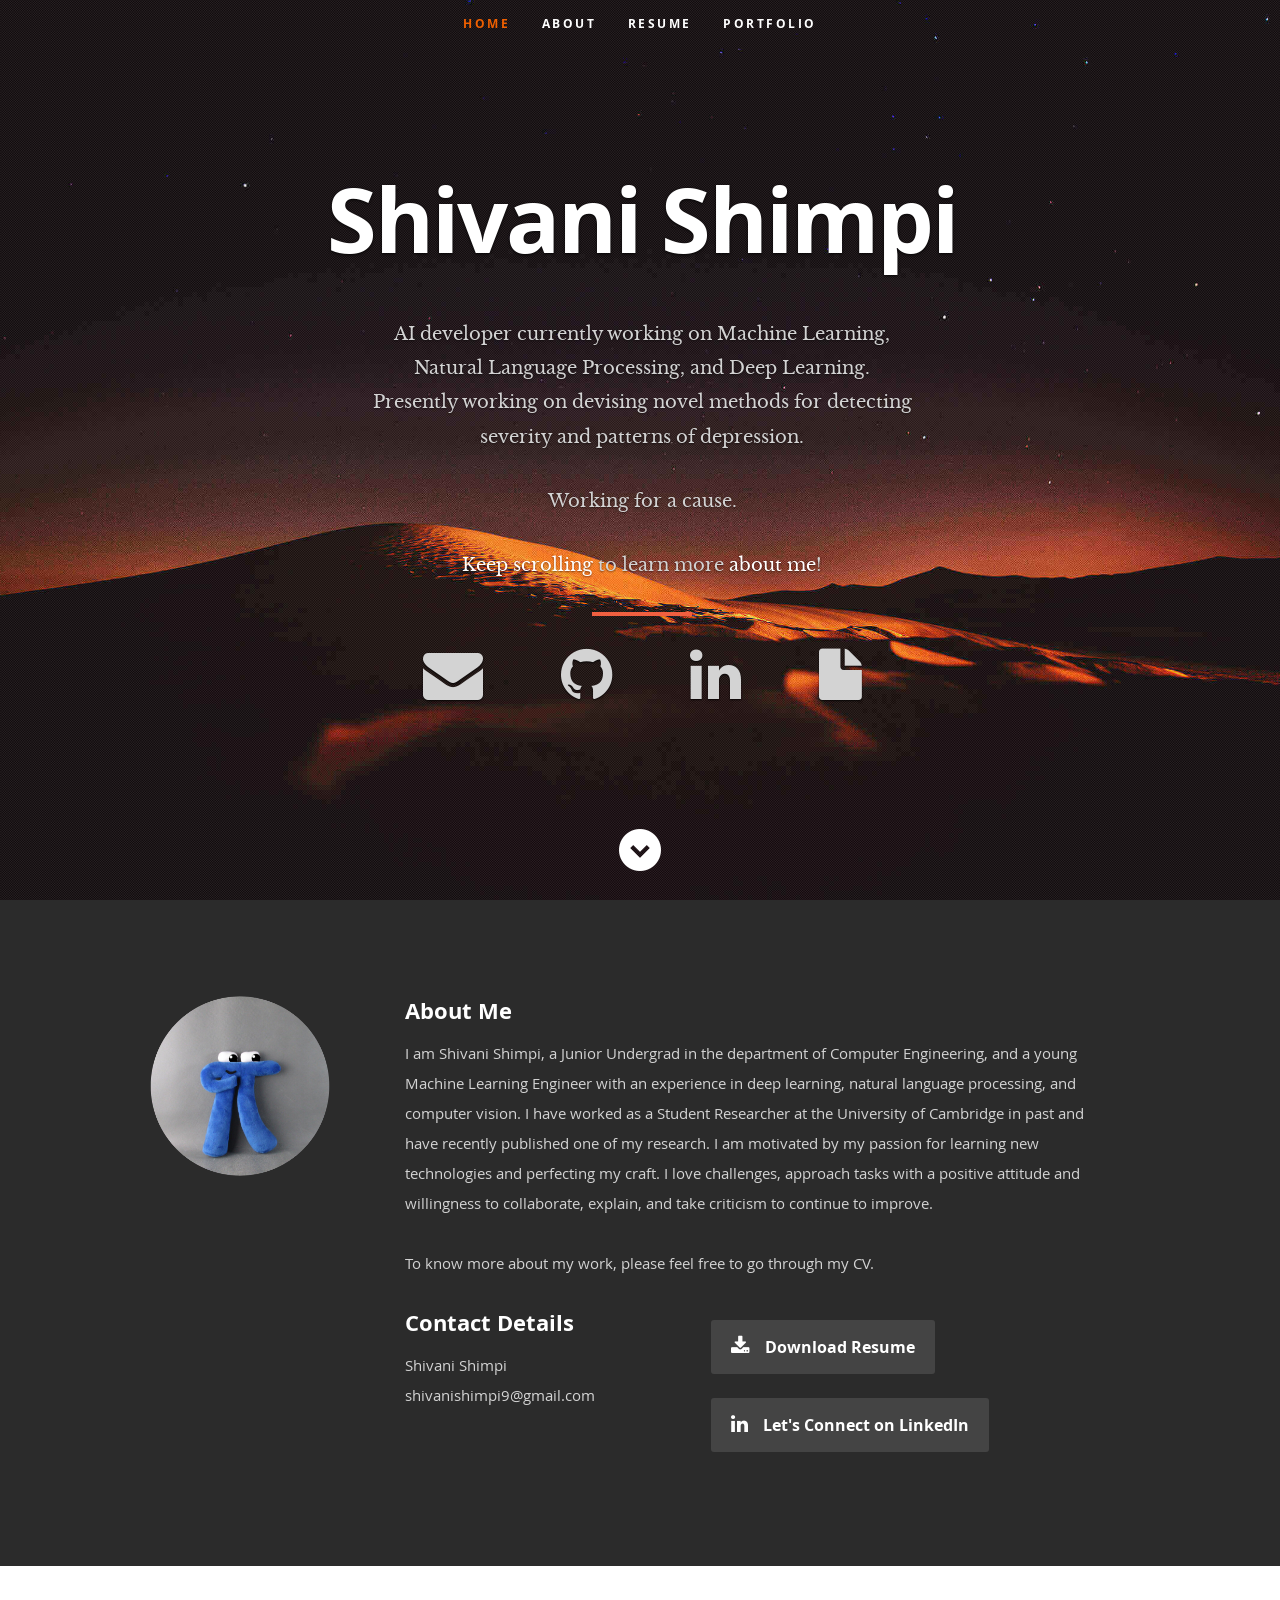
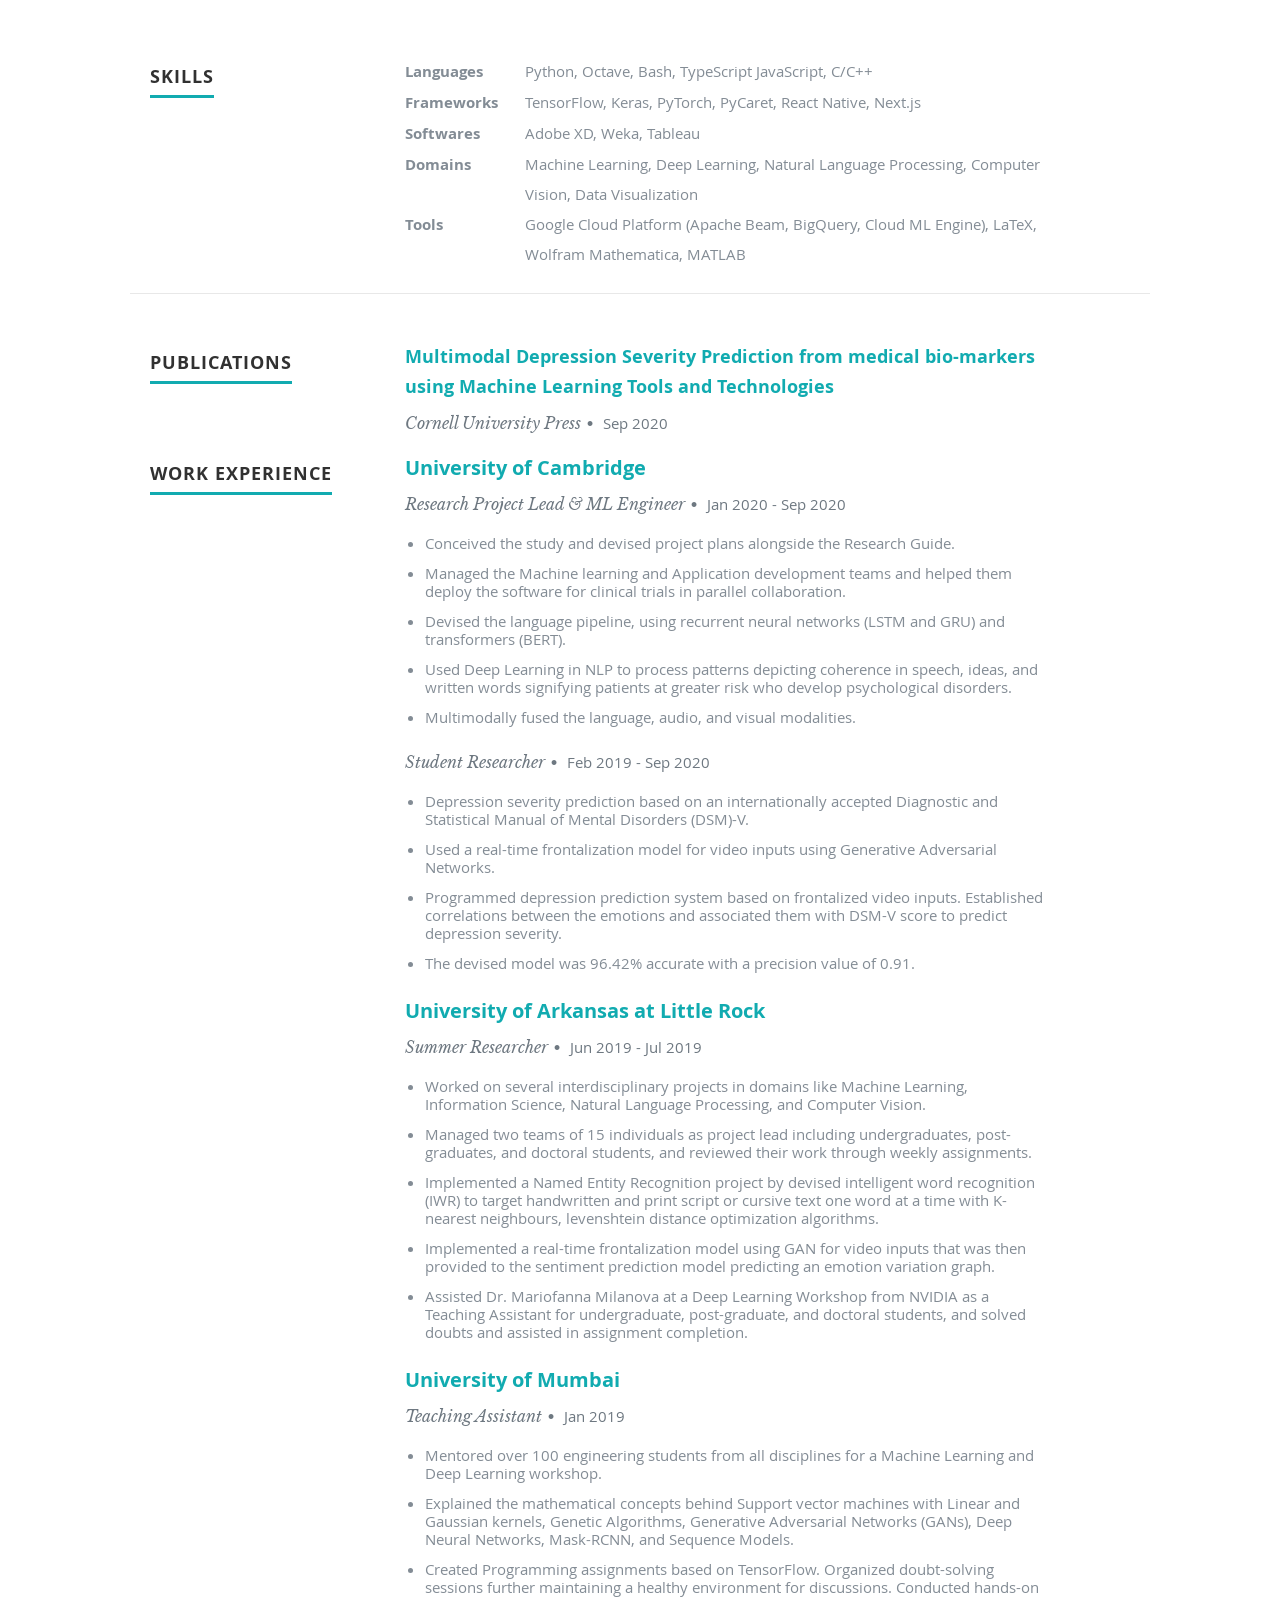
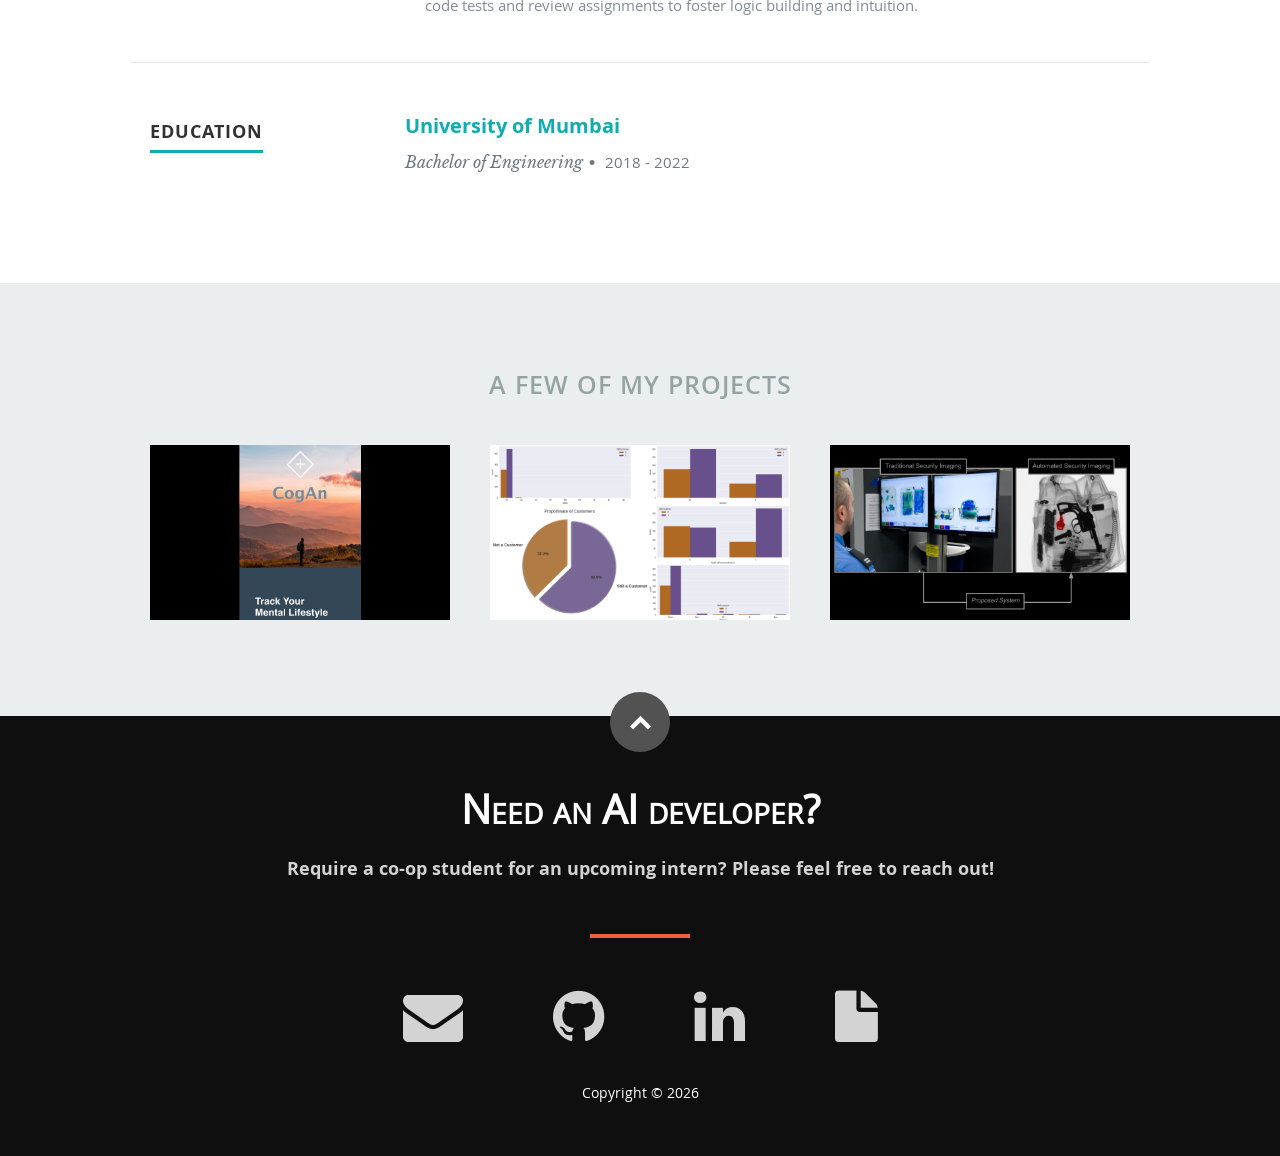
==== commit 6e35ebef: "🖇 profile update" ====
--- a/index.html
+++ b/index.html
@@ -117,11 +117,11 @@
             <table style="width:100%; border-width: thick">
               <tr>
                 <th style="text-align: left; min-width: 120px"><b>Languages</b></th>
-                <td colspan="3"> Python, Octave, Bash, JavaScript, C/C++</th>
+                <td colspan="3"> Python, Octave, Bash, TypeScript JavaScript, C/C++</th>
               </tr>
               <tr>
                 <th style="text-align: left; min-width: 120px"><b>Frameworks</b></th>
-                <td colspan="3">TensorFlow, Keras, PyTorch, PyCaret, React Native</th>
+                <td colspan="3">TensorFlow, Keras, PyTorch, PyCaret, React Native, Next.js</th>
               </tr>
               <tr>
                 <th style="text-align: left; min-width: 120px"><b>Softwares</b></th>
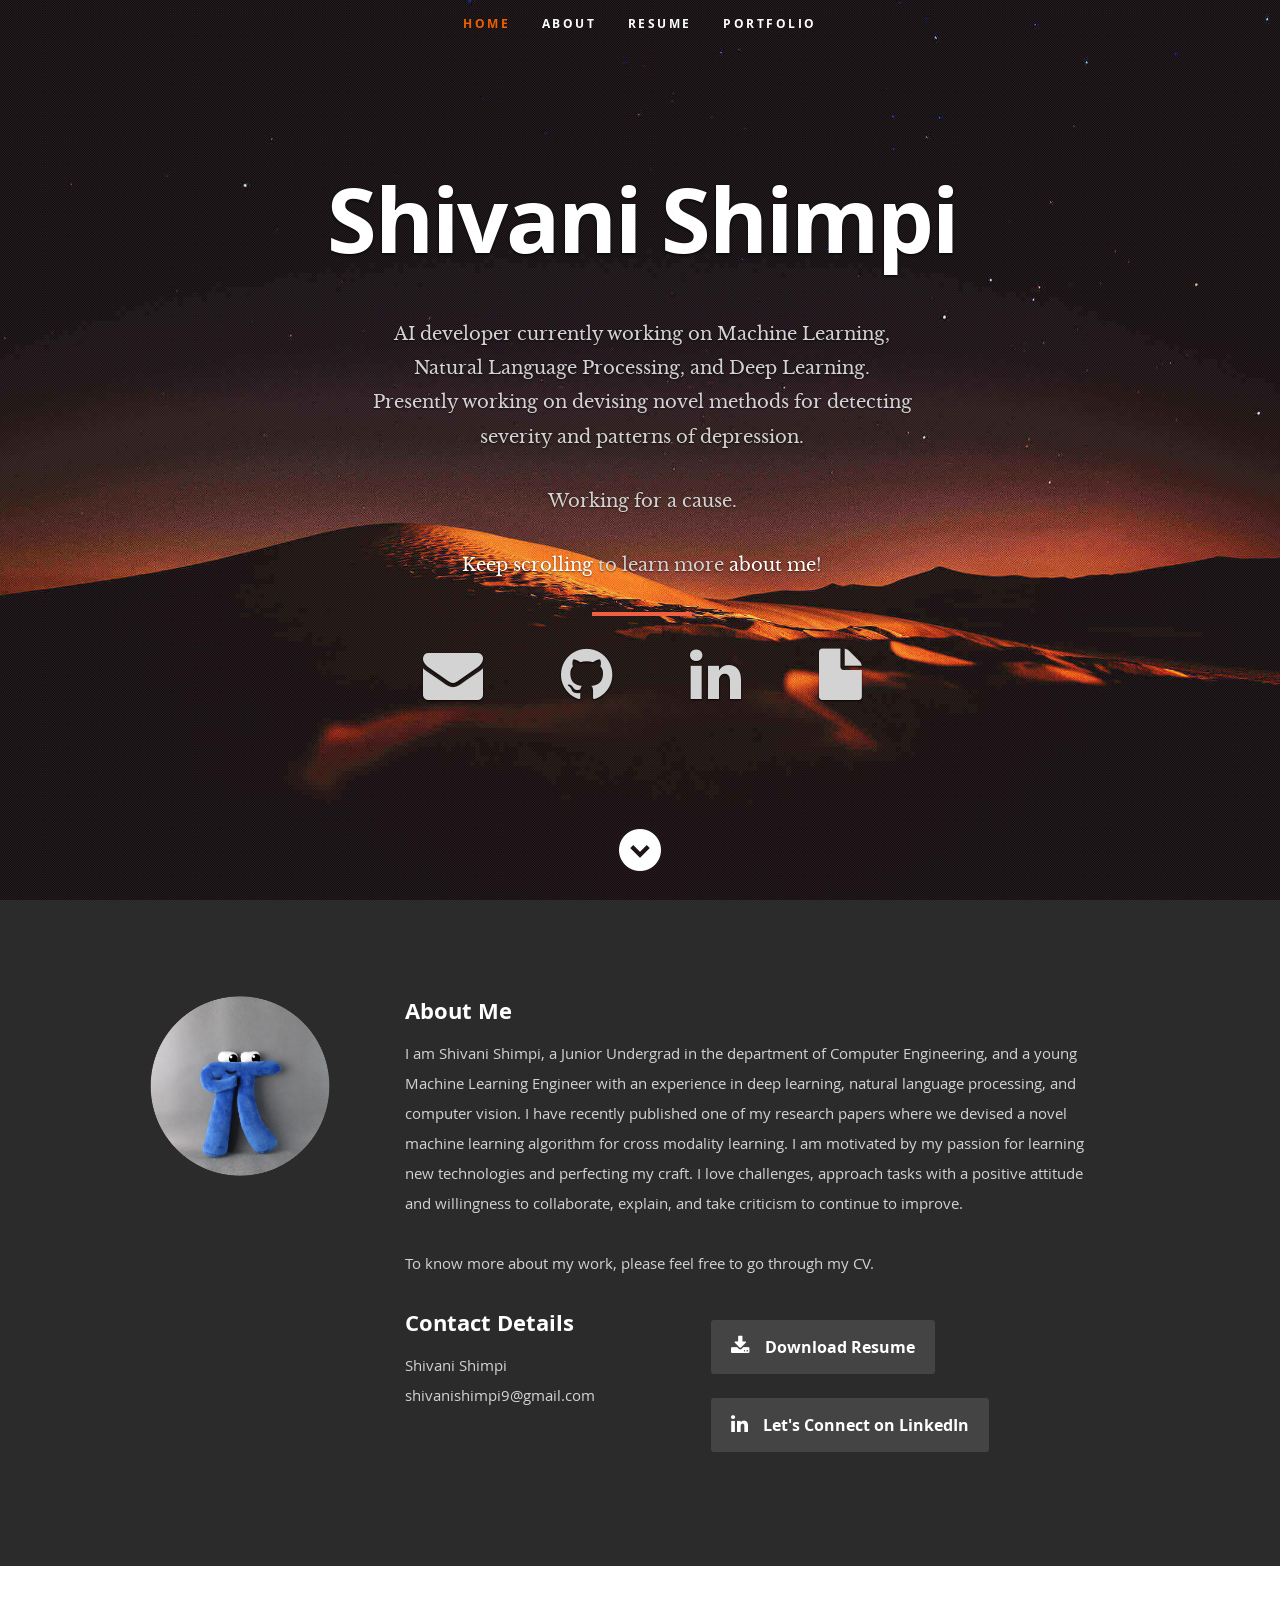
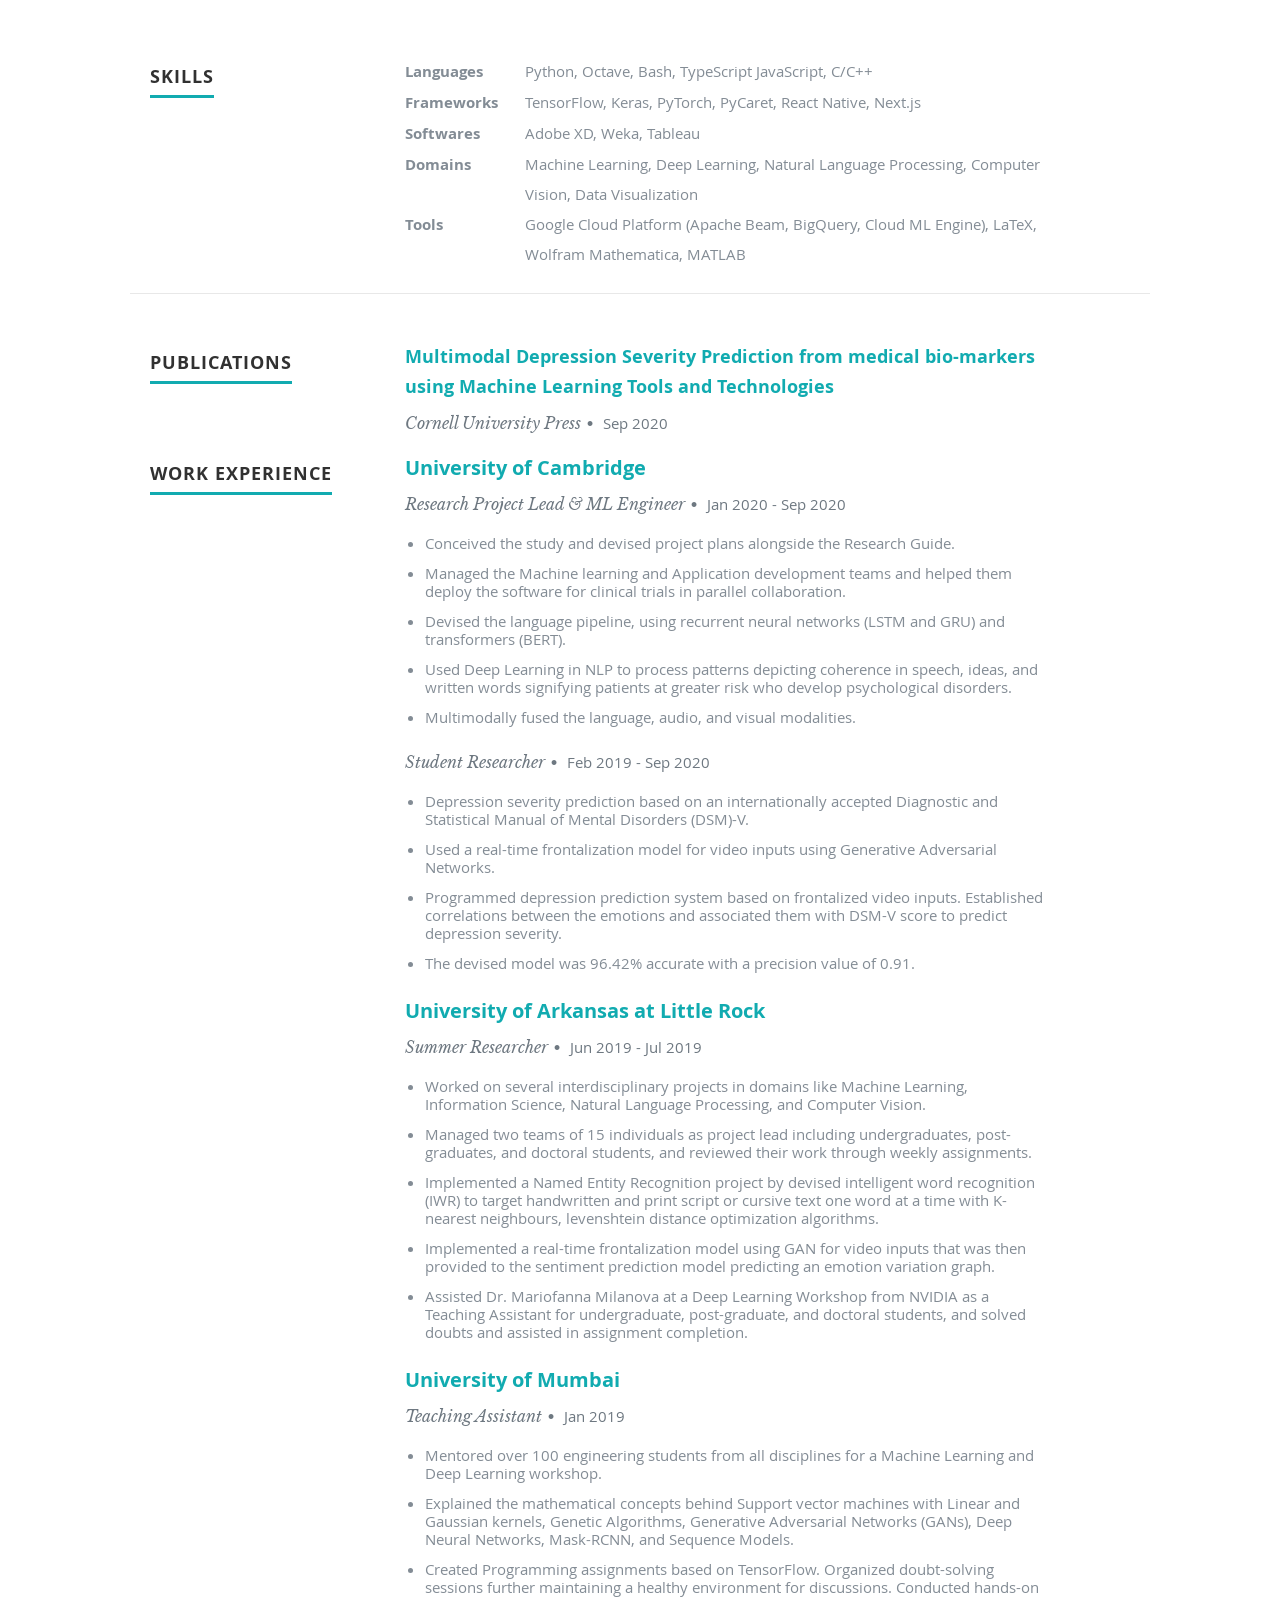
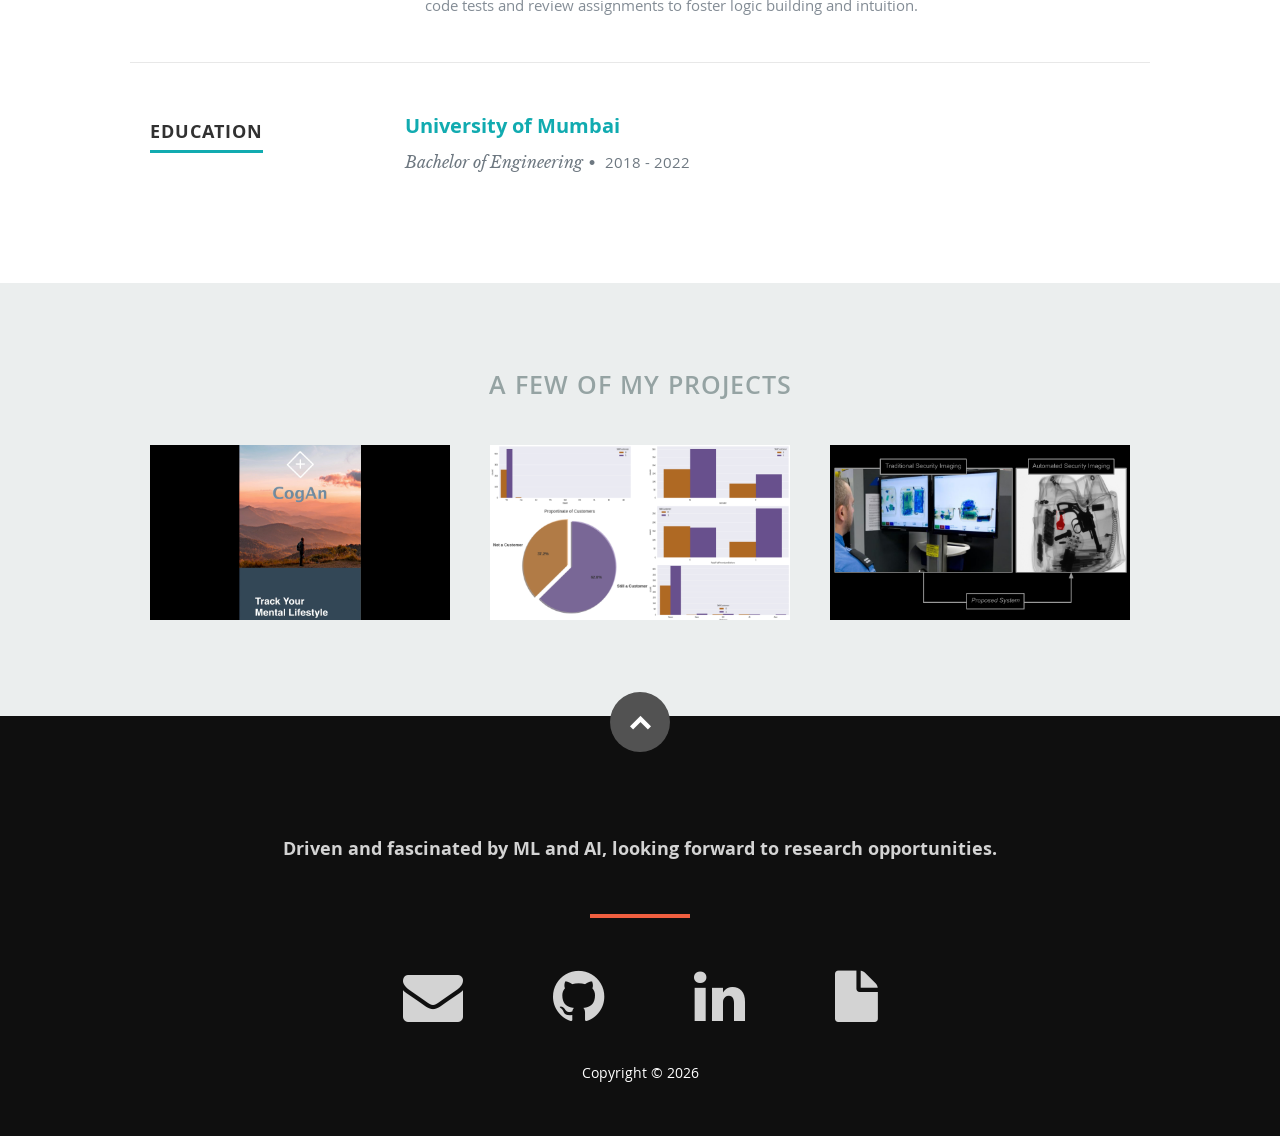
==== commit 2c046a8c: "🖇 profile update" ====
--- a/index.html
+++ b/index.html
@@ -76,7 +76,7 @@
             <p style="color: #d3d3d3;">
                I am Shivani Shimpi, a Junior Undergrad in the department of Computer Engineering, and a young Machine Learning Engineer with
                an experience in deep learning, natural language processing, and computer vision.
-               I have worked as a Student Researcher at the University of Cambridge in past and have recently published one of my research.
+               I have recently published one of my research papers where we devised a novel machine learning algorithm for cross modality learning.
                I am motivated by my passion for learning new technologies and perfecting my craft. I love challenges, approach tasks with a positive attitude and willingness to collaborate, explain, and take criticism to continue to improve.
                </br>
                </br>
@@ -422,8 +422,8 @@
    <footer>
       <div class="row">
          <div class="twelve columns">
-            <span style="font-size: 40px !important; color: #fff !important; font-weight: 800; margin: 30px 0px; display: inline-block; font-variant: small-caps;">Need an AI developer?</span>
-            <h5 style="color: #d3d3d3 !important; font-weight: 0px">Require a co-op student for an upcoming intern? Please feel free to reach out!</h5>
+            <span style="font-size: 40px !important; color: #fff !important; font-weight: 800; margin: 30px 0px; display: inline-block; font-variant: small-caps;"></span>
+            <h5 style="color: #d3d3d3 !important; font-weight: 0px">Driven and fascinated by ML and AI, looking forward to research opportunities.</h5>
 
             <hr style="max-width: 100px; border-width: 2px; border-color: #F05F40; margin: auto; margin-top: 50px; margin-bottom: 50px">
 
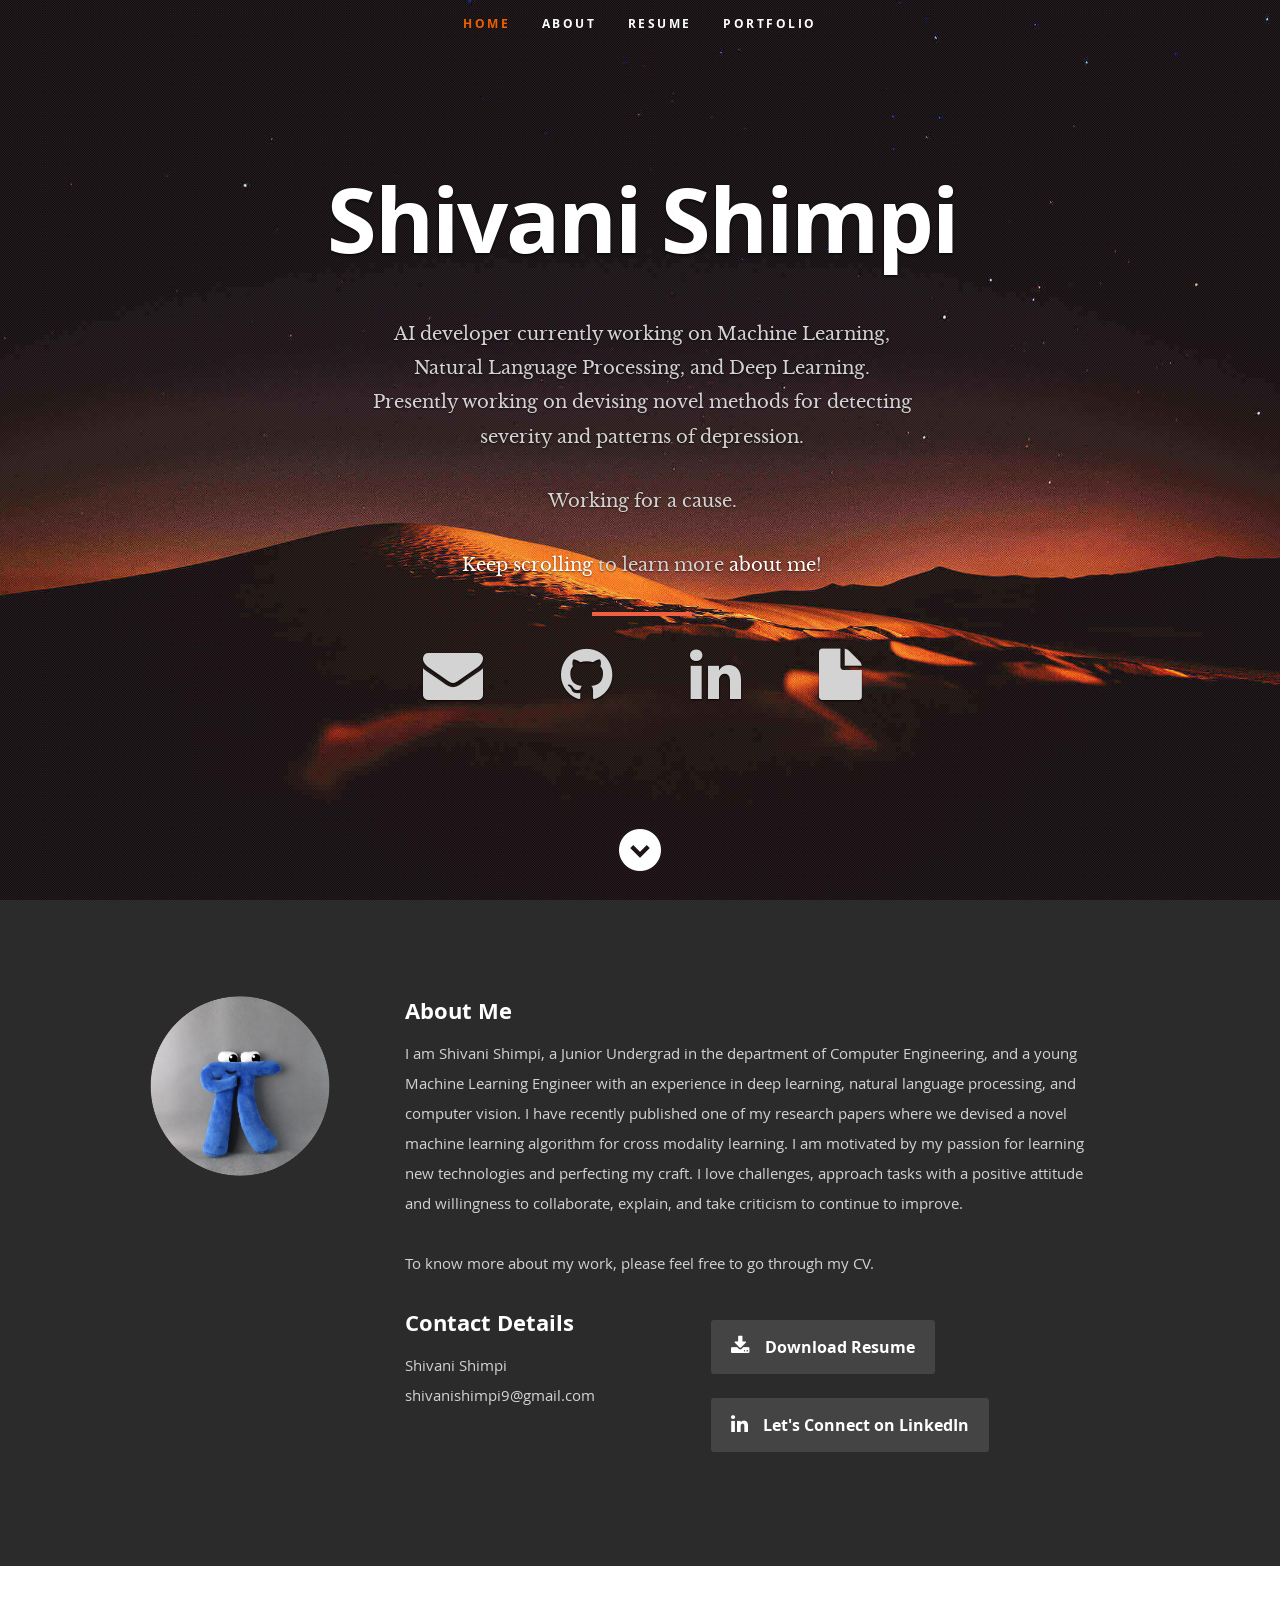
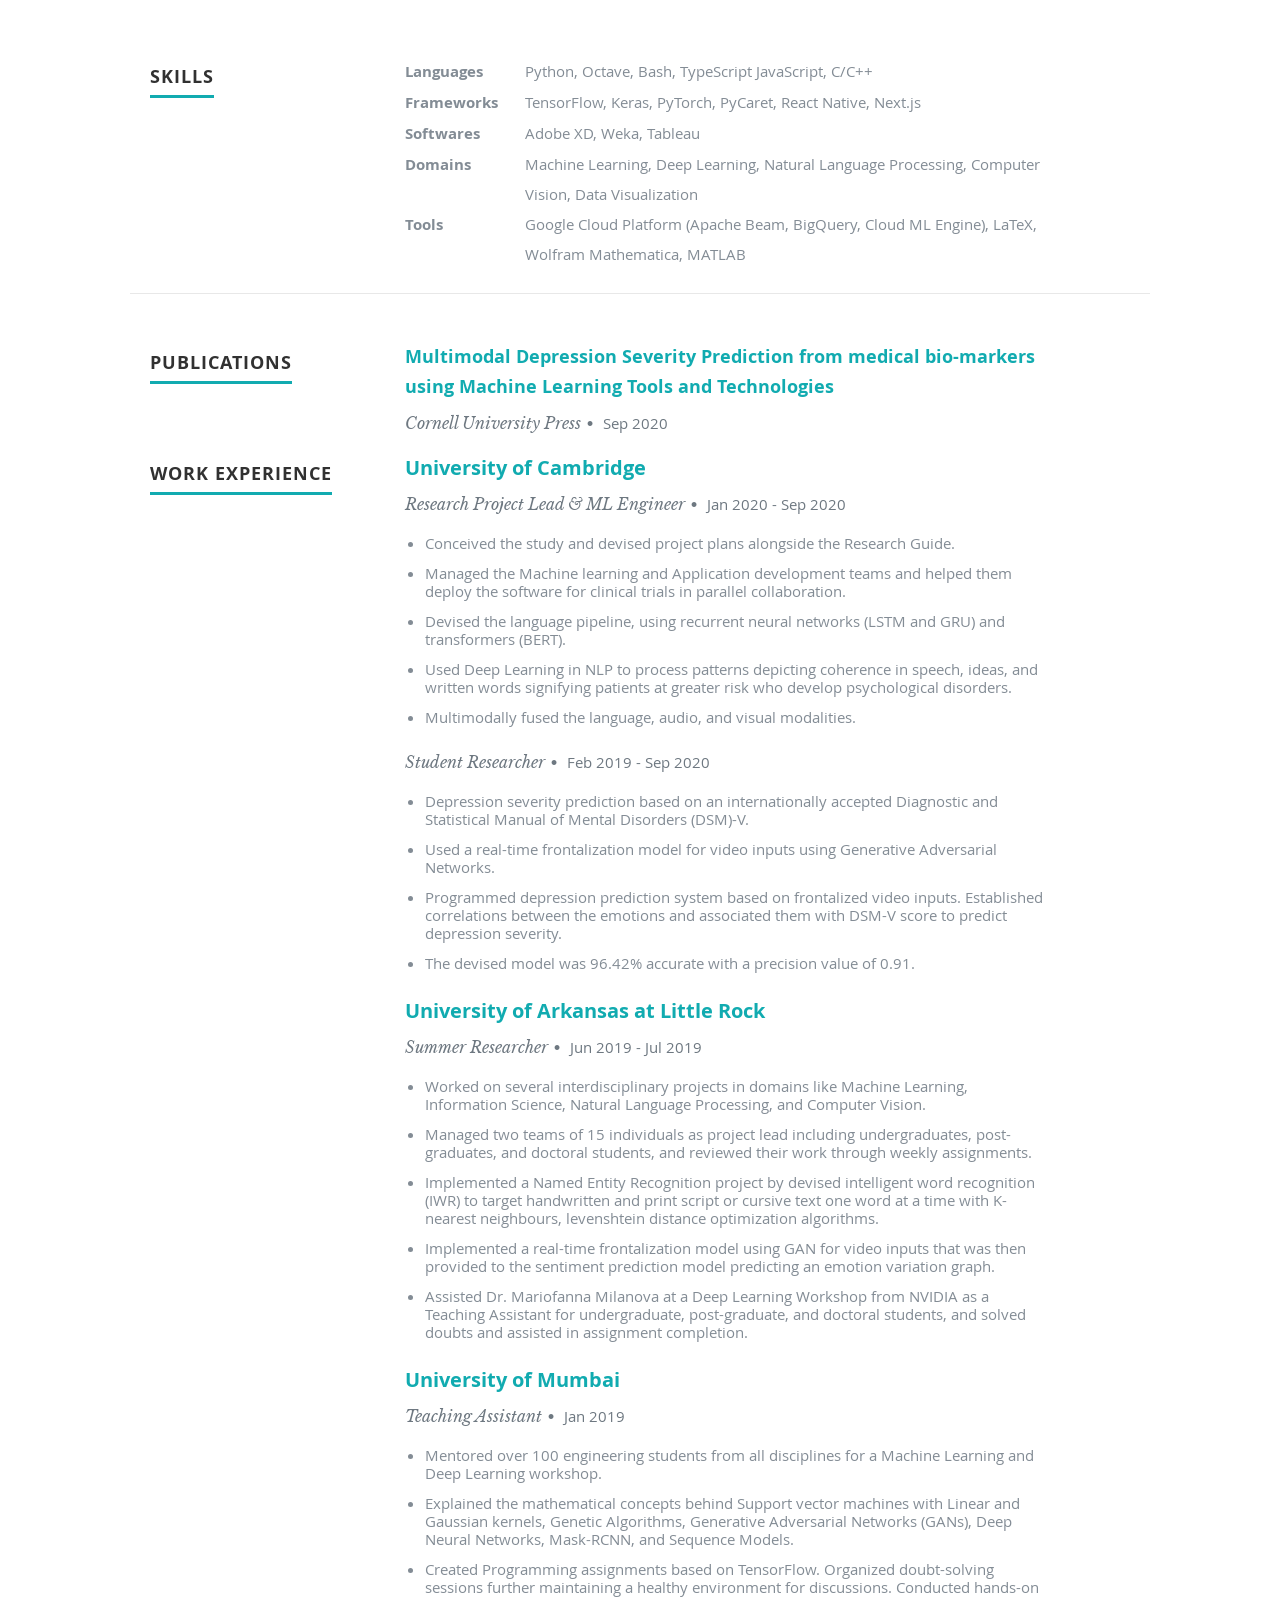
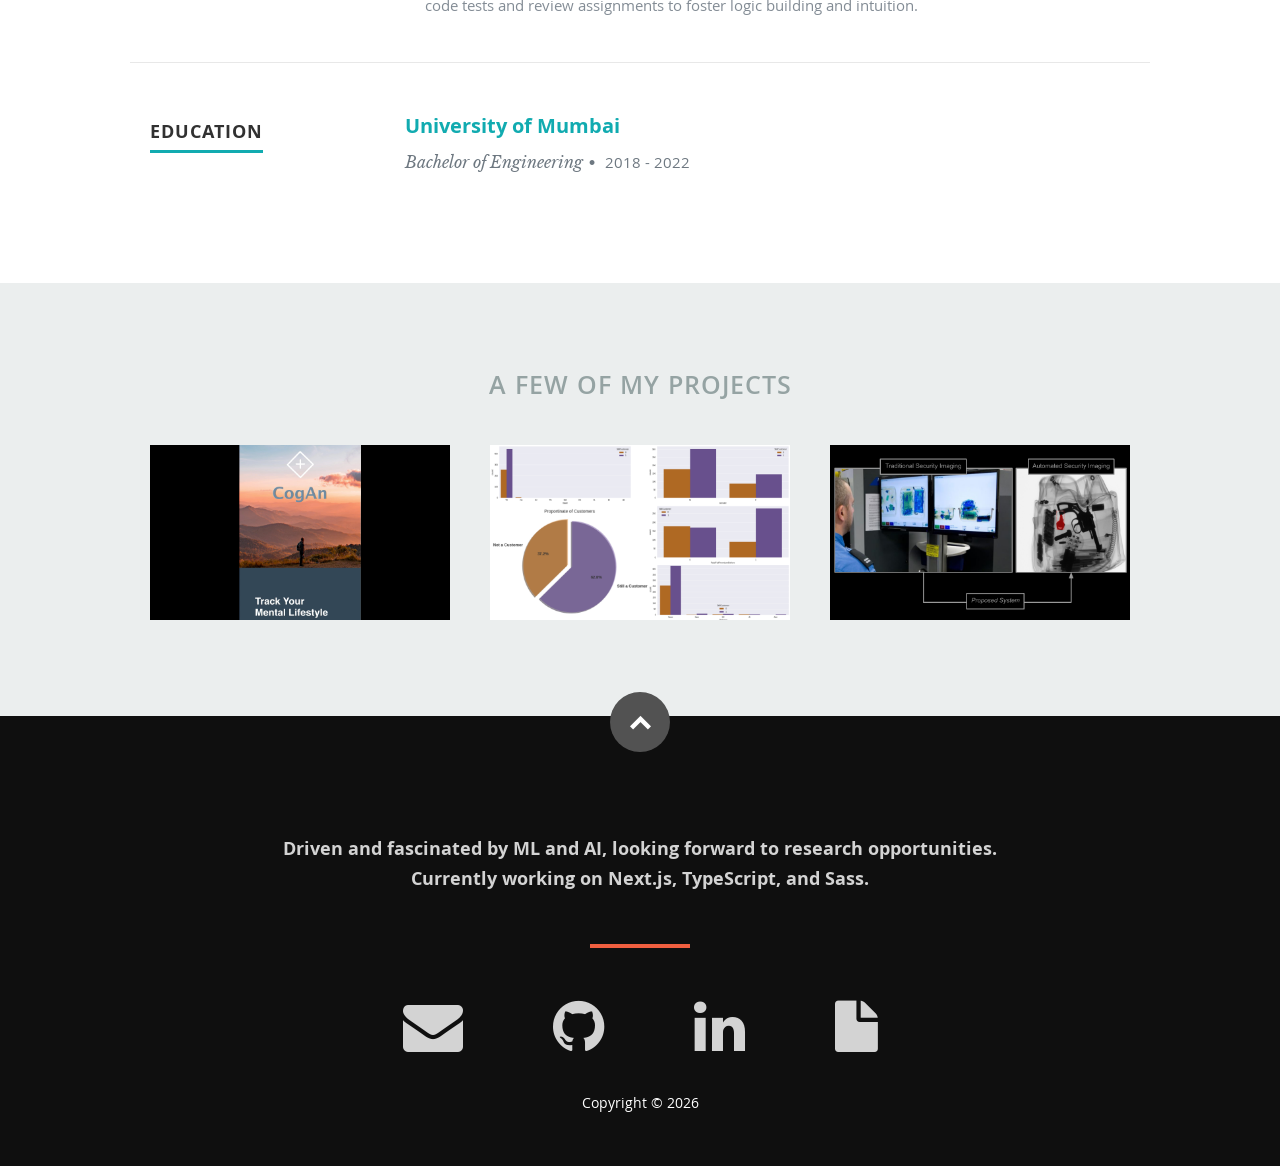
==== commit cbc6e556: "recent-update" ====
--- a/index.html
+++ b/index.html
@@ -424,7 +424,7 @@
          <div class="twelve columns">
             <span style="font-size: 40px !important; color: #fff !important; font-weight: 800; margin: 30px 0px; display: inline-block; font-variant: small-caps;"></span>
             <h5 style="color: #d3d3d3 !important; font-weight: 0px">Driven and fascinated by ML and AI, looking forward to research opportunities.</h5>
-
+            <h5 style="color: #d3d3d3 !important; font-weight: 0px">Currently working on Next.js, TypeScript, and Sass.</h5>
             <hr style="max-width: 100px; border-width: 2px; border-color: #F05F40; margin: auto; margin-top: 50px; margin-bottom: 50px">
 
             <ul class="social-links">
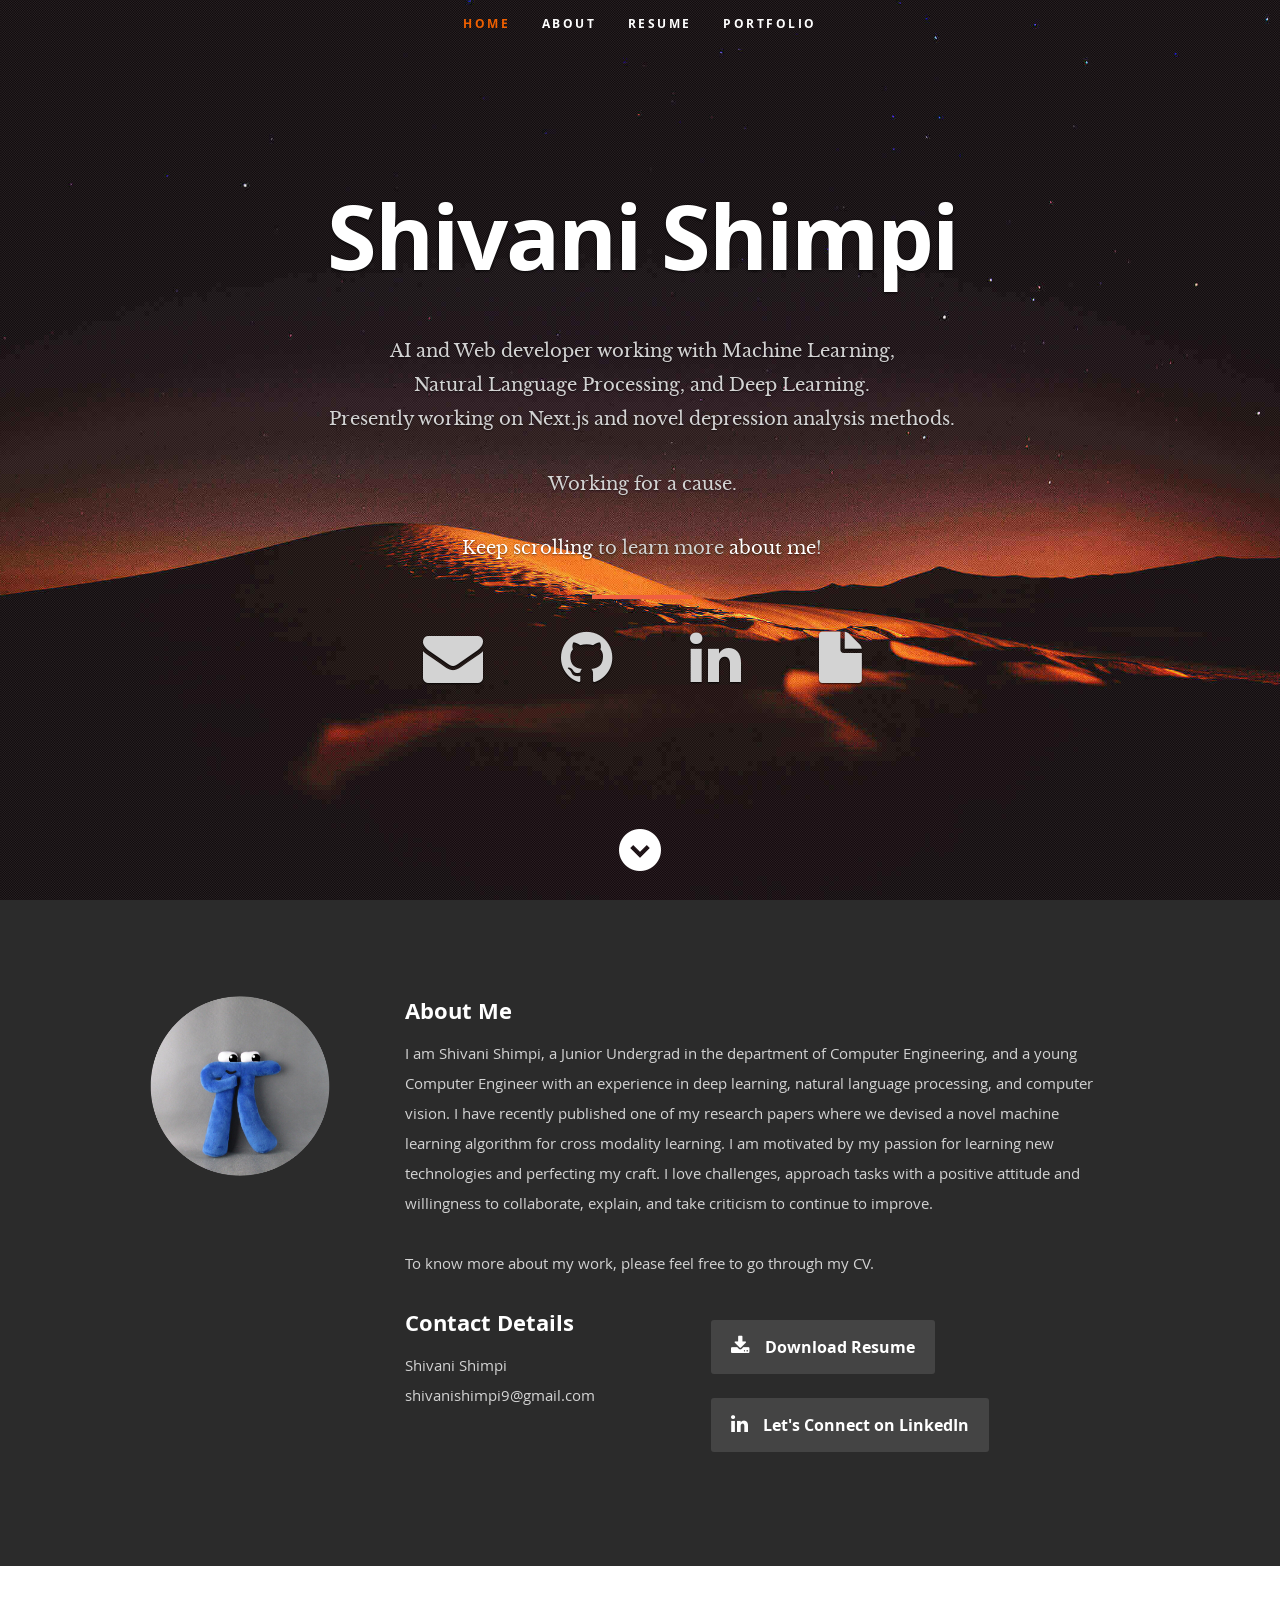
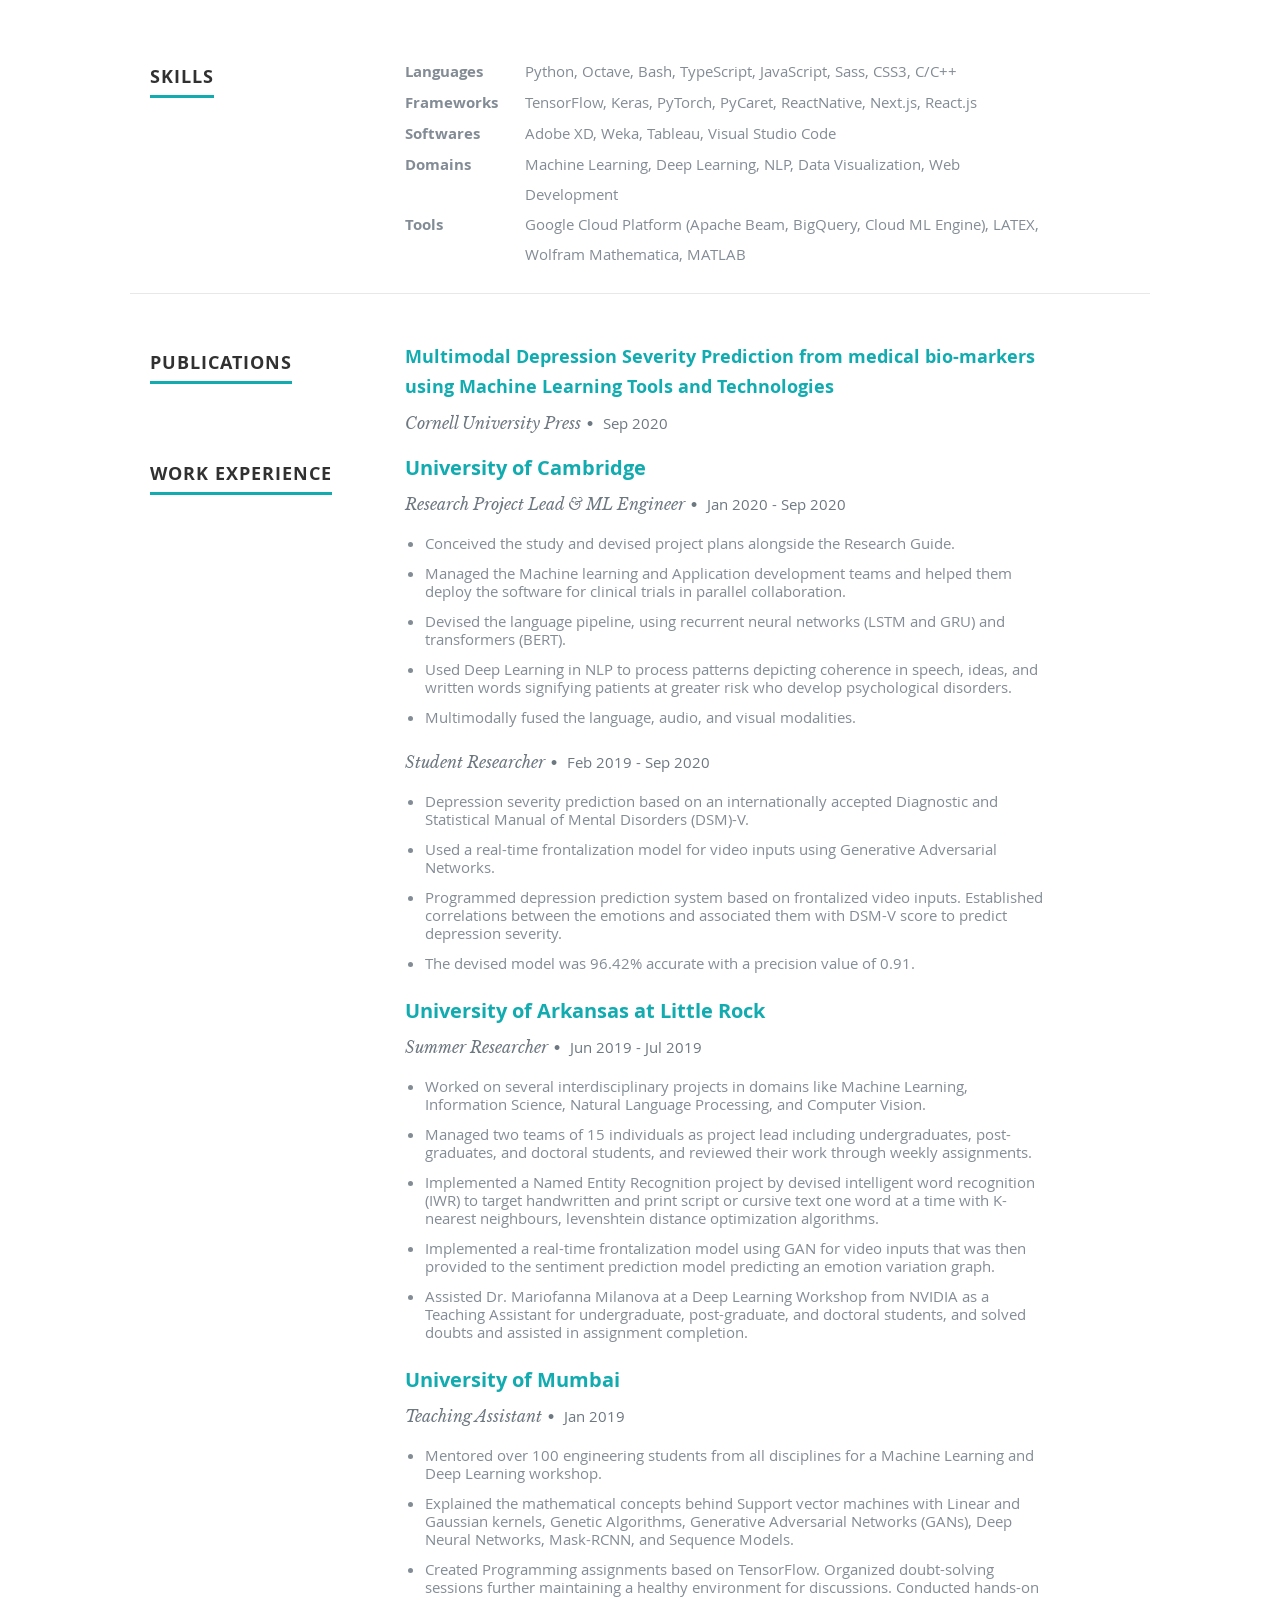
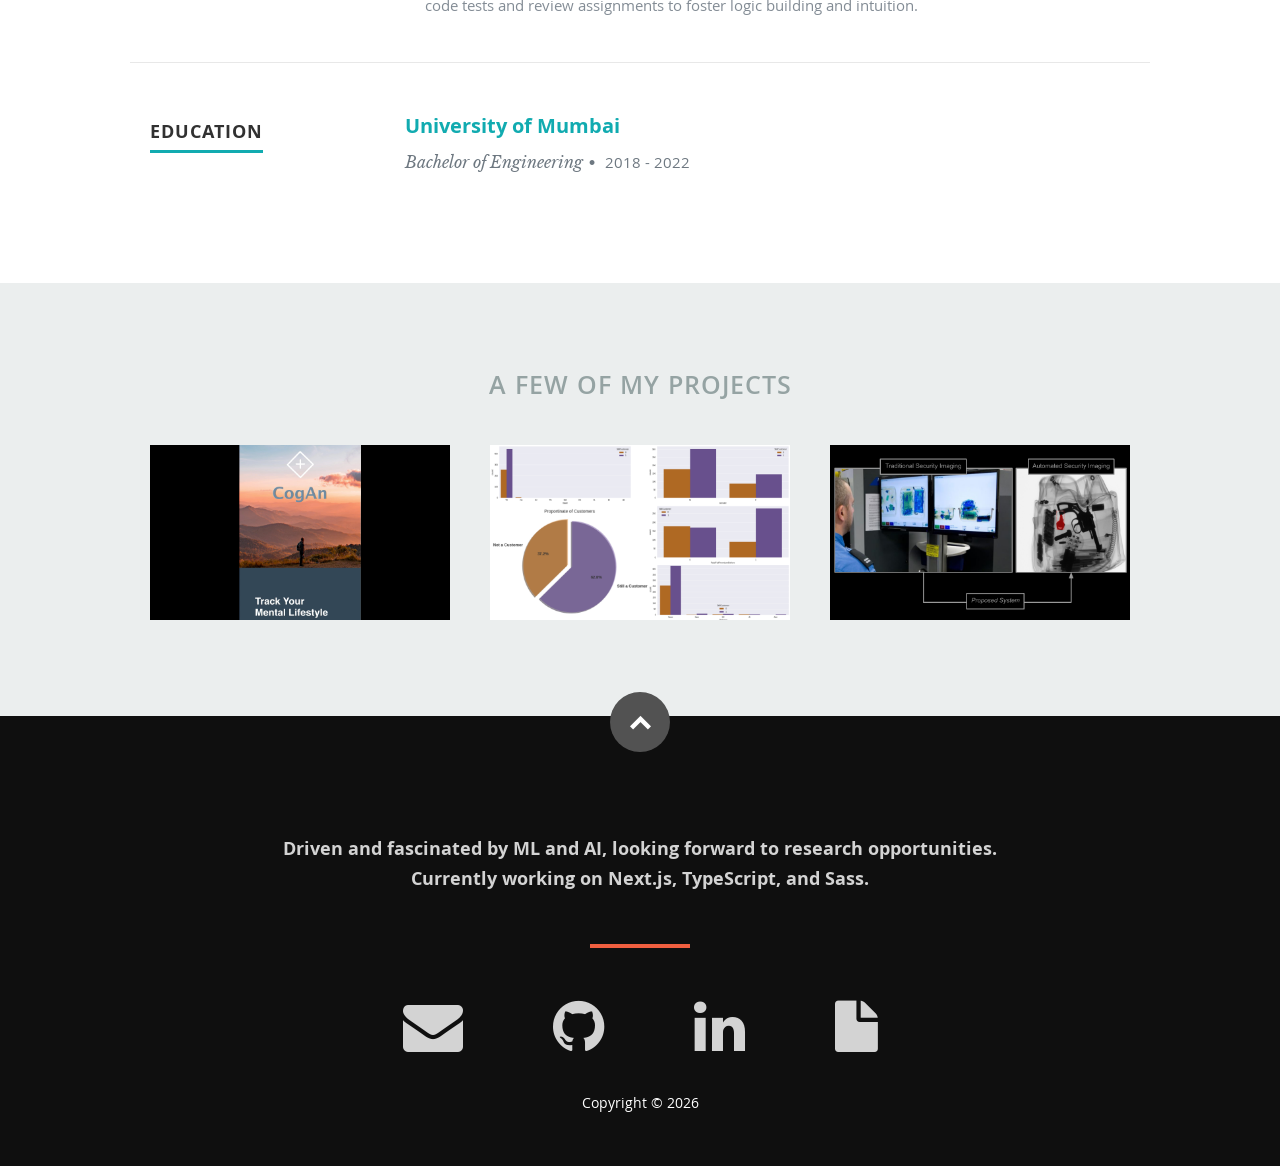
==== commit 846940c5: "🛠 recent-update" ====
--- a/index.html
+++ b/index.html
@@ -36,10 +36,9 @@
             <br/>
             <h1 class="responsive-headline">Shivani Shimpi</h1>
             <br/>
-            <h3>AI developer currently working on Machine Learning,</h3>
+            <h3>AI and Web developer working with Machine Learning,</h3>
             <h3>Natural Language Processing, and Deep Learning.</h3>
-            <h3>Presently working on devising novel methods for detecting</h3>
-            <h3>severity and patterns of depression.</h3>
+            <h3>Presently working on Next.js and novel depression analysis methods.</h3>
             <br/>
             <h3>Working for a cause.</h3>
             <br/>
@@ -74,7 +73,7 @@
          <div class="nine columns main-col">
             <h2>About Me</h2>
             <p style="color: #d3d3d3;">
-               I am Shivani Shimpi, a Junior Undergrad in the department of Computer Engineering, and a young Machine Learning Engineer with
+               I am Shivani Shimpi, a Junior Undergrad in the department of Computer Engineering, and a young Computer Engineer with
                an experience in deep learning, natural language processing, and computer vision.
                I have recently published one of my research papers where we devised a novel machine learning algorithm for cross modality learning.
                I am motivated by my passion for learning new technologies and perfecting my craft. I love challenges, approach tasks with a positive attitude and willingness to collaborate, explain, and take criticism to continue to improve.
@@ -117,23 +116,23 @@
             <table style="width:100%; border-width: thick">
               <tr>
                 <th style="text-align: left; min-width: 120px"><b>Languages</b></th>
-                <td colspan="3"> Python, Octave, Bash, TypeScript JavaScript, C/C++</th>
+                <td colspan="3">Python, Octave, Bash, TypeScript, JavaScript, Sass, CSS3, C/C++</th>
               </tr>
               <tr>
                 <th style="text-align: left; min-width: 120px"><b>Frameworks</b></th>
-                <td colspan="3">TensorFlow, Keras, PyTorch, PyCaret, React Native, Next.js</th>
+                <td colspan="3">TensorFlow, Keras, PyTorch, PyCaret, ReactNative, Next.js, React.js</th>
               </tr>
               <tr>
                 <th style="text-align: left; min-width: 120px"><b>Softwares</b></th>
-                <td colspan="3">Adobe XD, Weka, Tableau</th>
+                <td colspan="3"> Adobe XD, Weka, Tableau, Visual Studio Code</th>
               </tr>
               <tr>
                <th style="text-align: left; min-width: 120px"><b>Domains</b></th>
-               <td colspan="3">Machine Learning, Deep Learning, Natural Language Processing, Computer Vision, Data Visualization</th>
+               <td colspan="3">Machine Learning, Deep Learning, NLP, Data Visualization, Web Development</th>
               </tr>
               <tr>
                <th style="text-align: left; min-width: 120px"><b>Tools</b></th>
-               <td colspan="3">Google Cloud Platform (Apache Beam, BigQuery, Cloud ML Engine), LaTeX, Wolfram
+               <td colspan="3">Google Cloud Platform (Apache Beam, BigQuery, Cloud ML Engine), LATEX, Wolfram
                   Mathematica, MATLAB</th>
               </tr>
               
@@ -392,8 +391,26 @@
             </div>
          </div>
 
-         <!--
-         <div id="modal-08" class="popup-modal mfp-hide">
+         <!-- <div id="modal-03" class="popup-modal mfp-hide">
+            <img class="scale-with-grid" src="images/portfolio/fulls/AutomatedSecurityImaging.png" alt=""/>
+            <div class="description-box">
+               <h4>Automated Security Imaging</h4>
+               <ul>
+                  <li>Implemented Mask-RCNN with attention mechanism to classify prohibited objects
+                     during security scanning by using the GDXray and OPIXray datasets. The study aimed to automate security
+                     imaging.</li>
+                  <li>Our model was 92.34% accurate with a precision value of 0.87.</li>
+               </ul>
+               <span class="categories"><i class="fa fa-tag"></i>Machine Learning, Computer Vision, Security Systems</span>
+            </div>
+
+            <div class="link-box">
+               <a target="_blank" href="https://github.com/shivanishimpi/AutomatedSecurityImaging">GitHub</a>
+               <a class="popup-modal-dismiss">Close</a>
+            </div>
+         </div> -->
+
+         <!-- <div id="modal-08" class="popup-modal mfp-hide">
             <img class="scale-with-grid" src="images/portfolio/fulls/coding.jpg" alt=""/>
             <div class="description-box">
                <h4>Personal Website</h4>
@@ -407,8 +424,7 @@
                <a target="_blank" href="https://github.com/shivanishimpi/shivanishimpi.github.io">Repo</a>
                <a class="popup-modal-dismiss">Close</a>
             </div>
-         </div>
-         -->
+         </div> -->
 
          
          
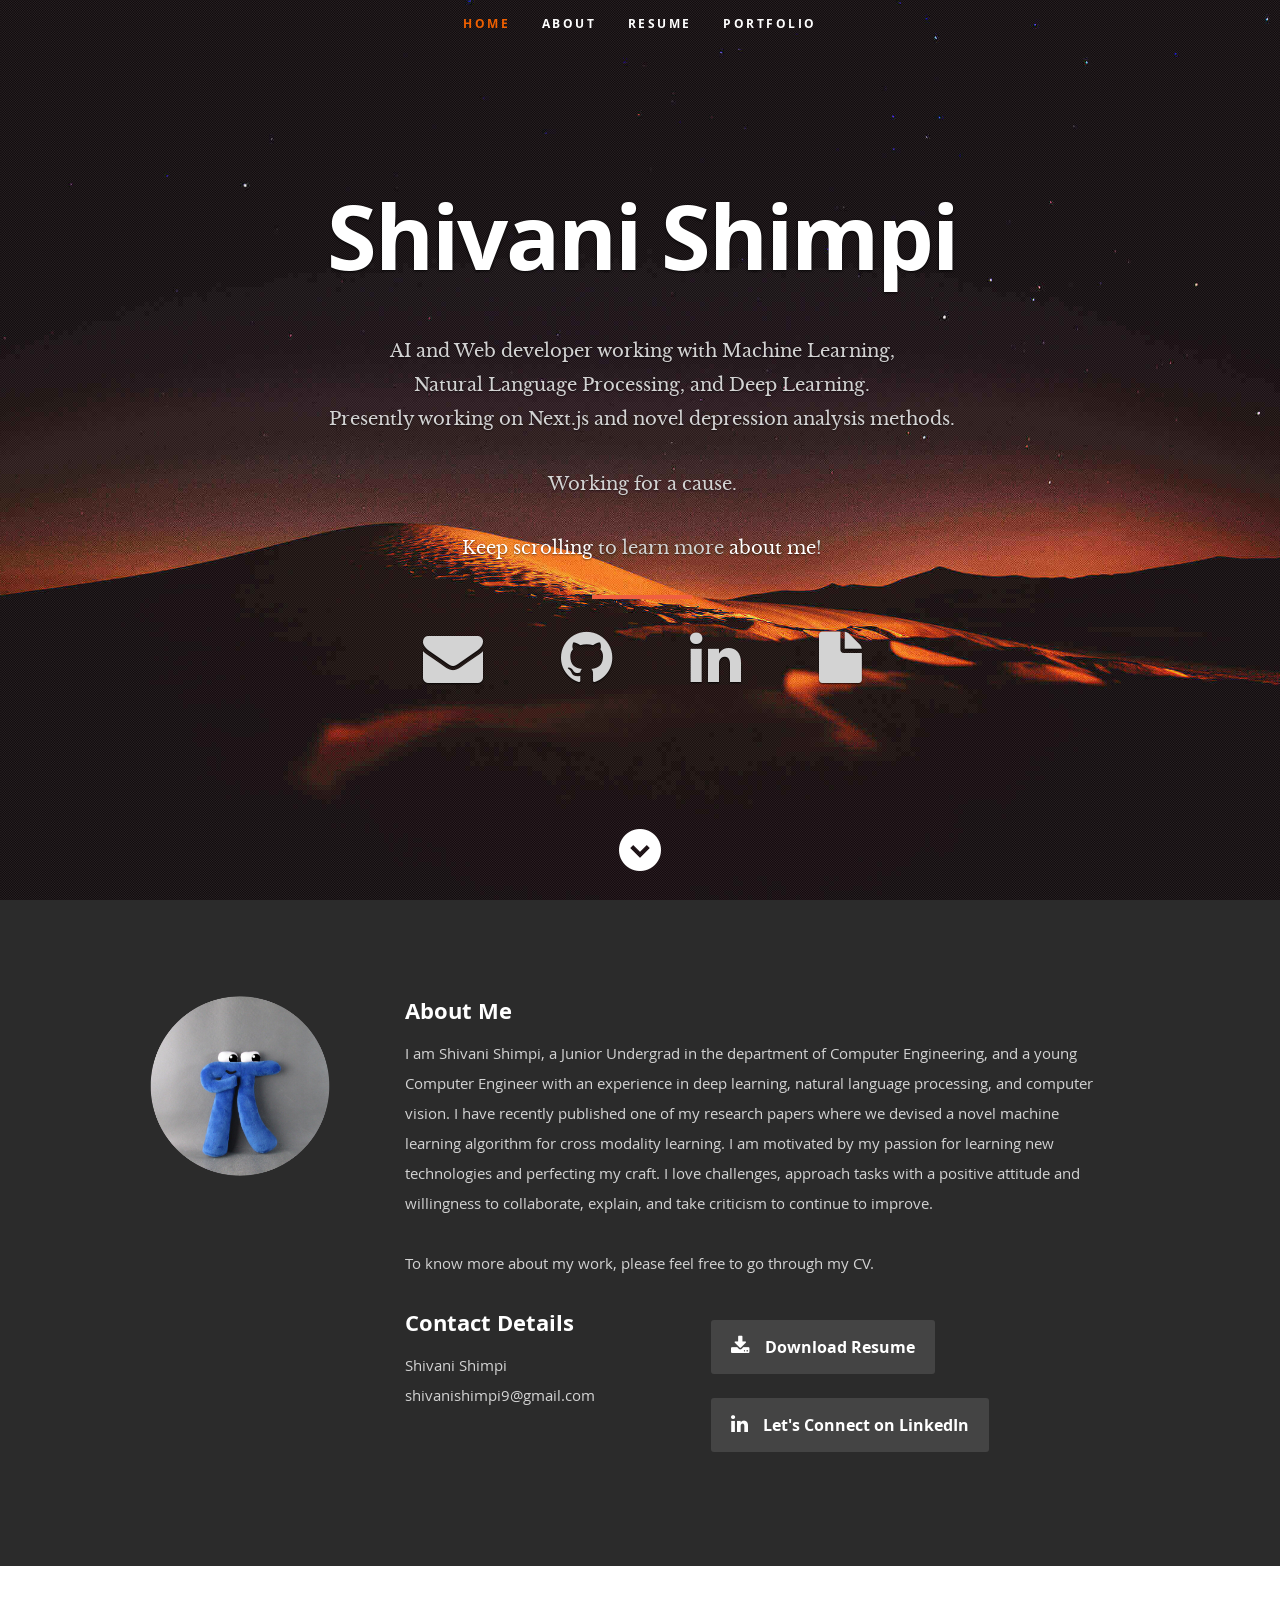
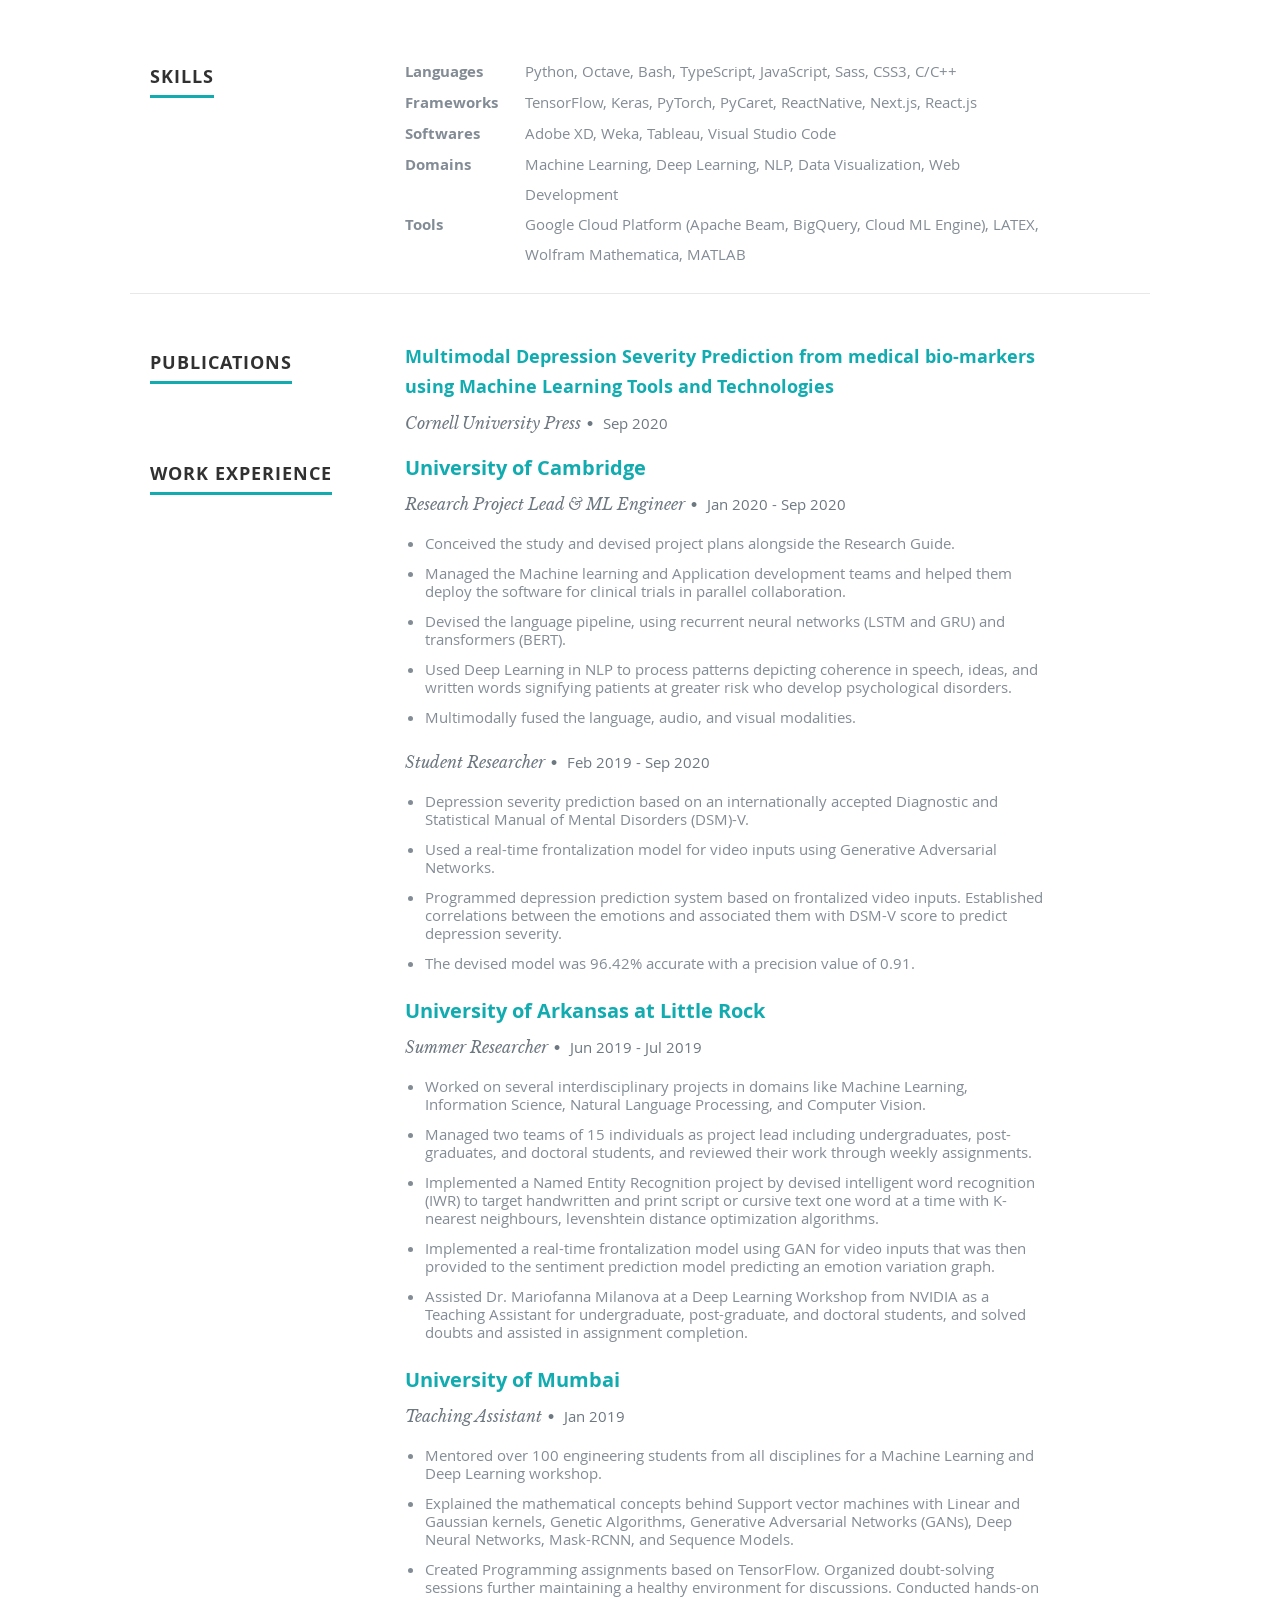
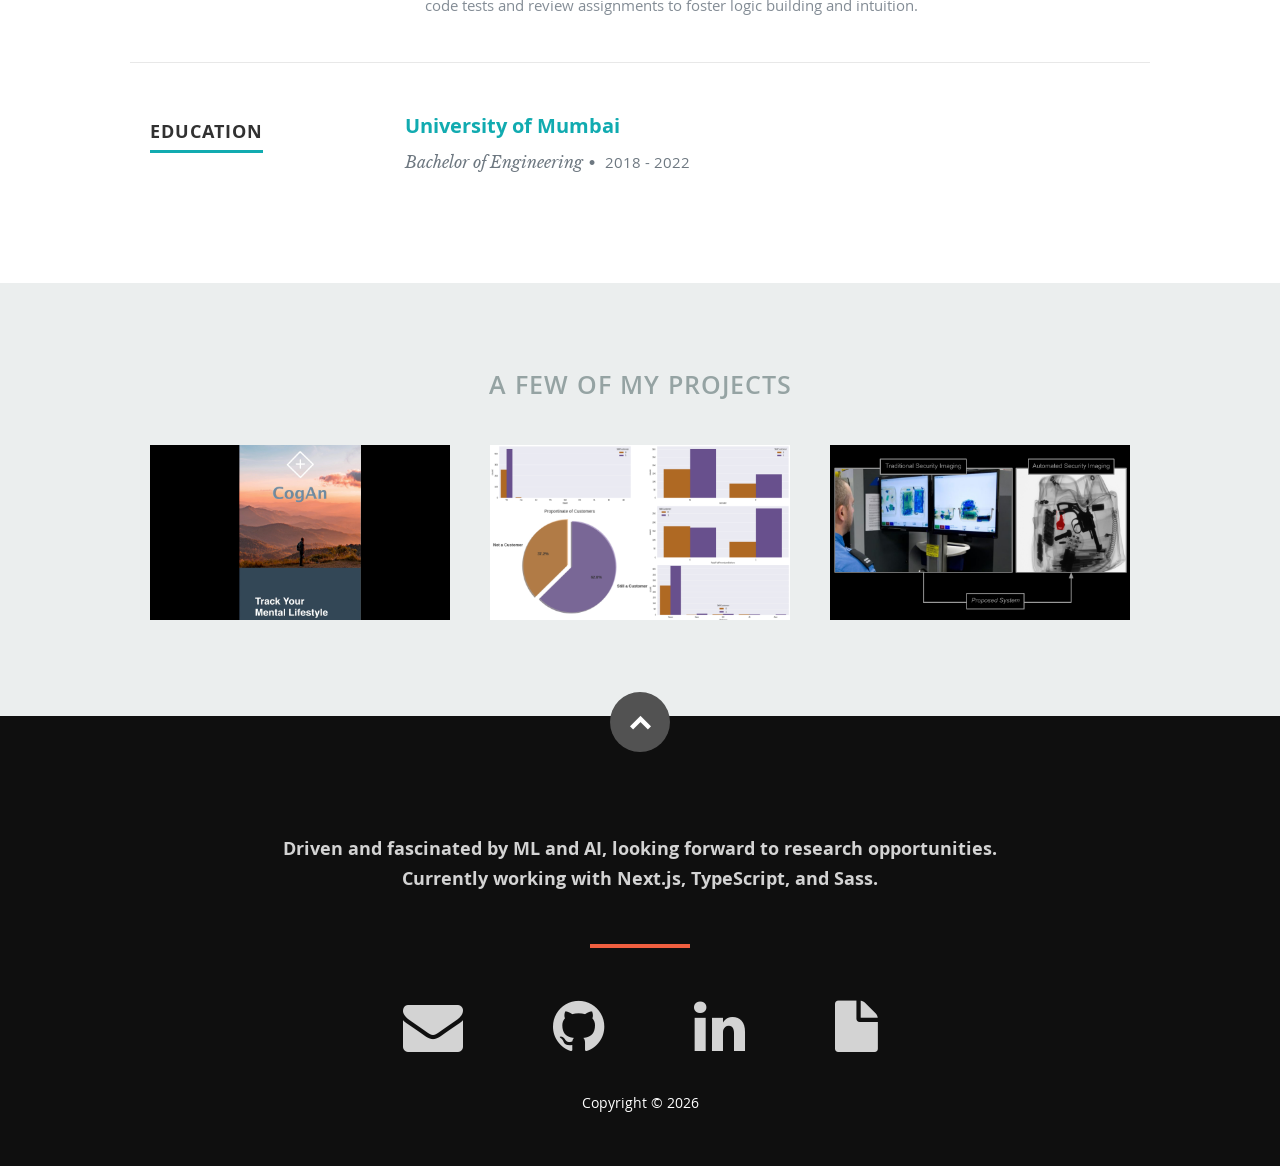
==== commit f93de1fd: "🛠 recent-update" ====
--- a/index.html
+++ b/index.html
@@ -440,7 +440,7 @@
          <div class="twelve columns">
             <span style="font-size: 40px !important; color: #fff !important; font-weight: 800; margin: 30px 0px; display: inline-block; font-variant: small-caps;"></span>
             <h5 style="color: #d3d3d3 !important; font-weight: 0px">Driven and fascinated by ML and AI, looking forward to research opportunities.</h5>
-            <h5 style="color: #d3d3d3 !important; font-weight: 0px">Currently working on Next.js, TypeScript, and Sass.</h5>
+            <h5 style="color: #d3d3d3 !important; font-weight: 0px">Currently working with Next.js, TypeScript, and Sass.</h5>
             <hr style="max-width: 100px; border-width: 2px; border-color: #F05F40; margin: auto; margin-top: 50px; margin-bottom: 50px">
 
             <ul class="social-links">
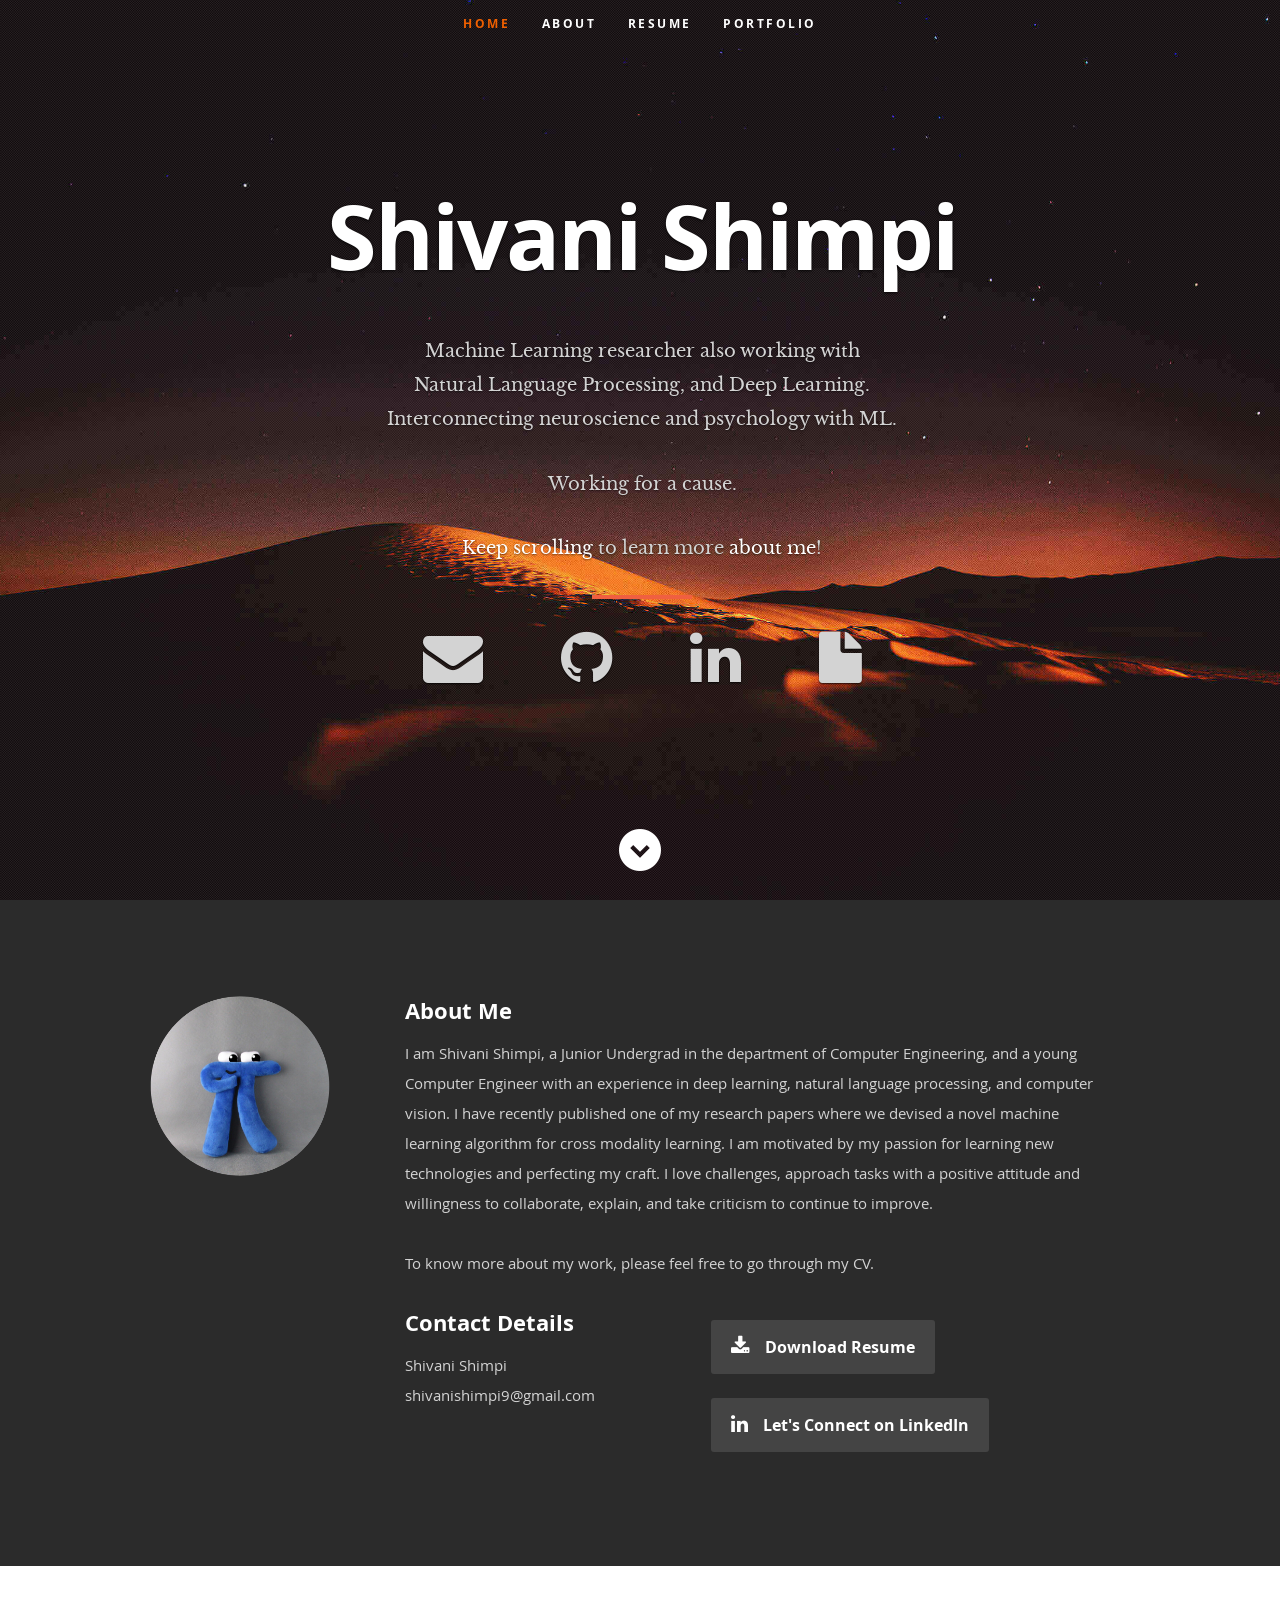
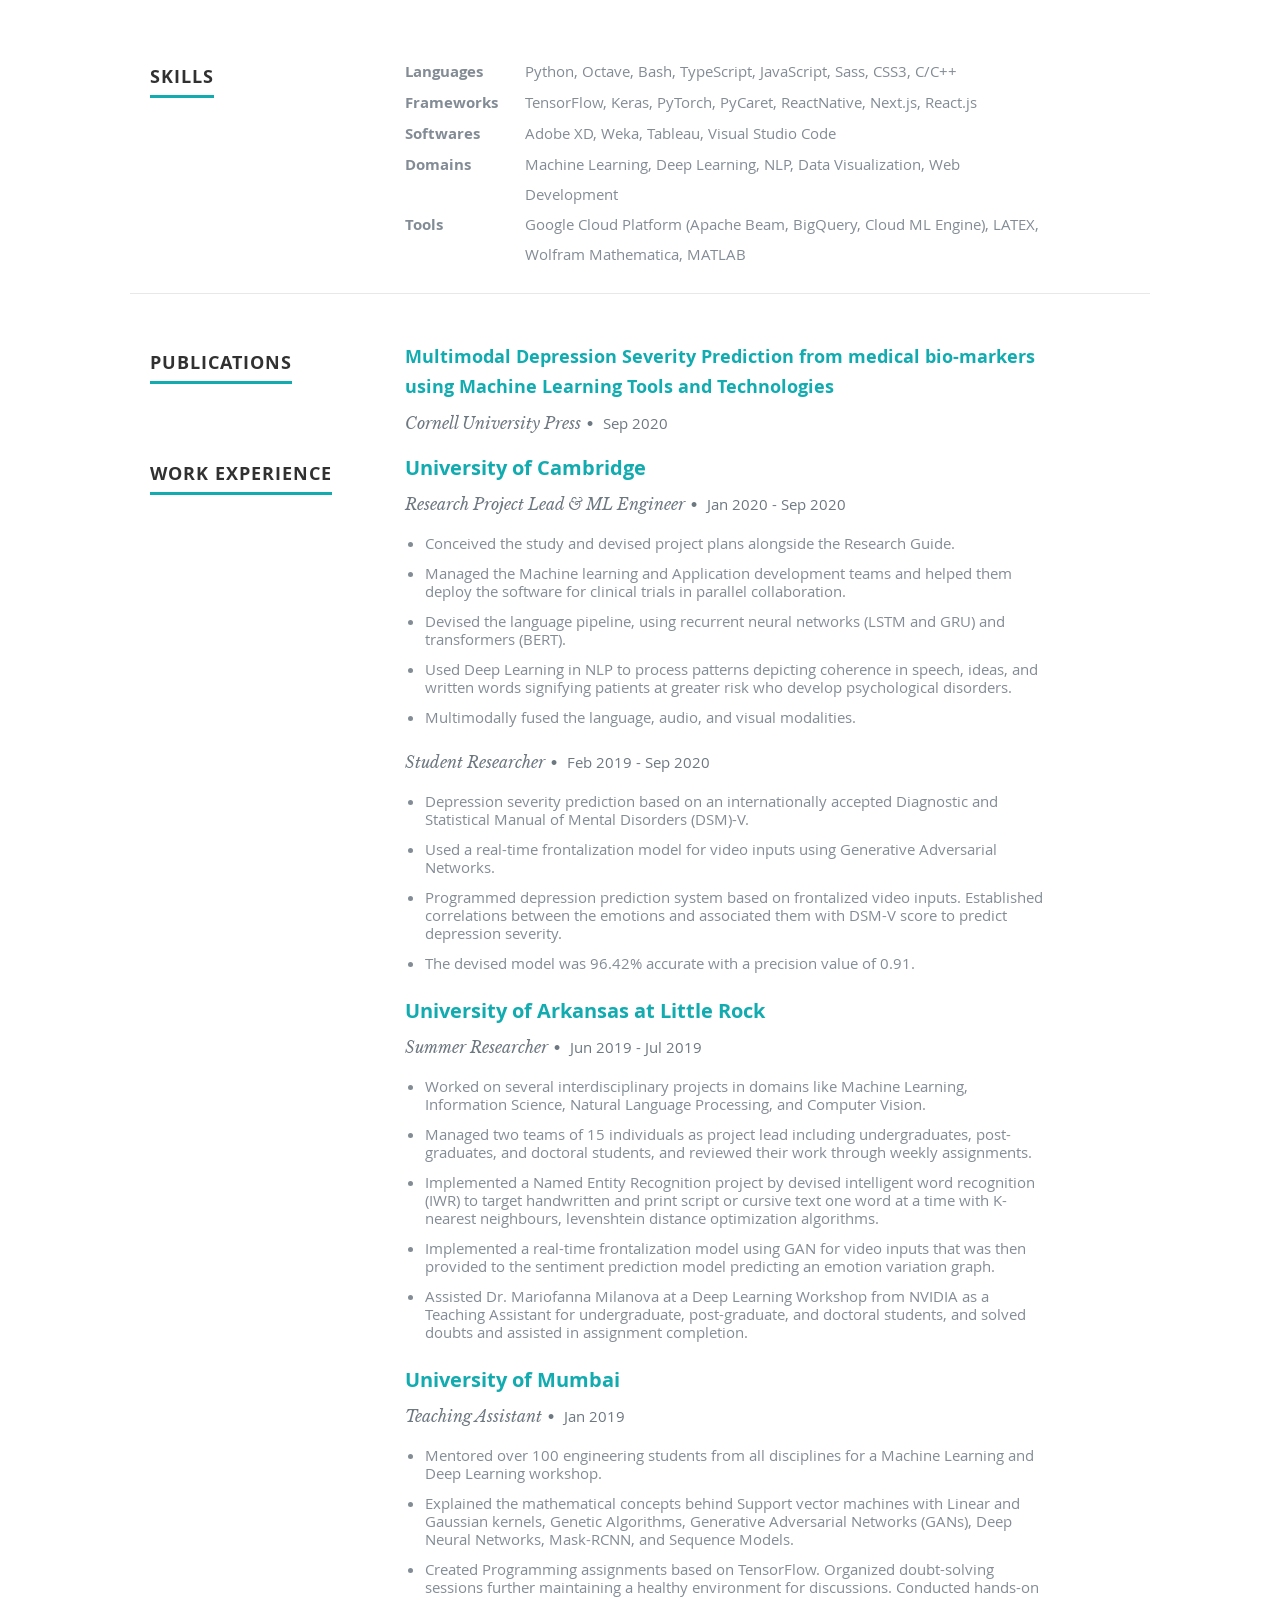
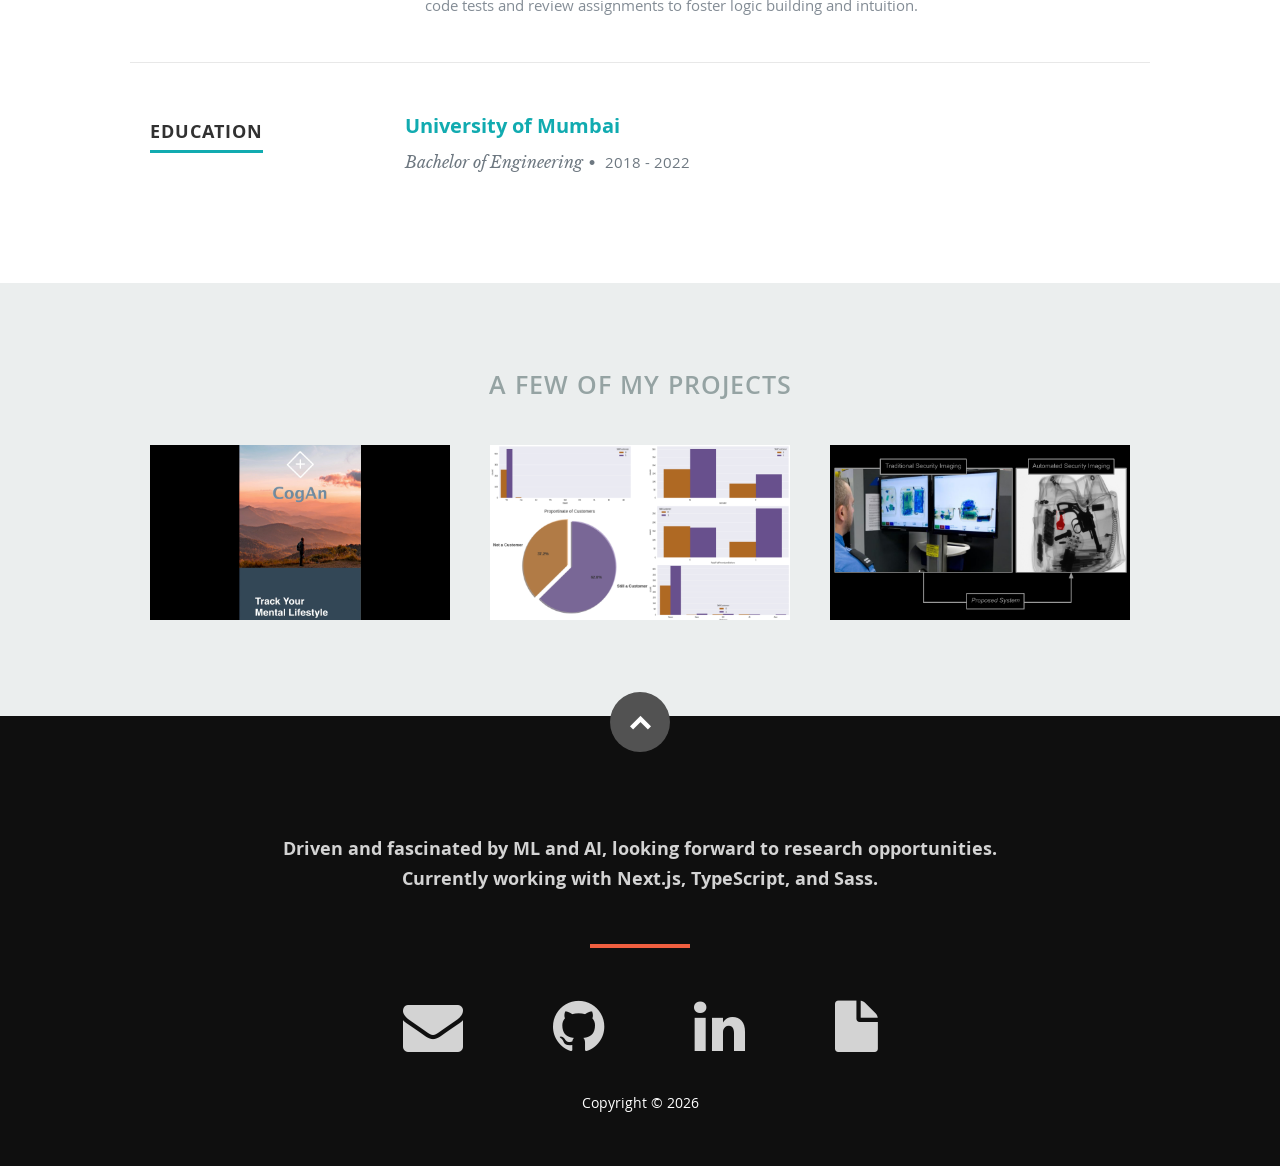
==== commit 0ba8c57a: "✨ quick-fix" ====
--- a/index.html
+++ b/index.html
@@ -36,9 +36,9 @@
             <br/>
             <h1 class="responsive-headline">Shivani Shimpi</h1>
             <br/>
-            <h3>AI and Web developer working with Machine Learning,</h3>
+            <h3>Machine Learning researcher also working with </h3>
             <h3>Natural Language Processing, and Deep Learning.</h3>
-            <h3>Presently working on Next.js and novel depression analysis methods.</h3>
+            <h3>Interconnecting neuroscience and psychology with ML.</h3>
             <br/>
             <h3>Working for a cause.</h3>
             <br/>
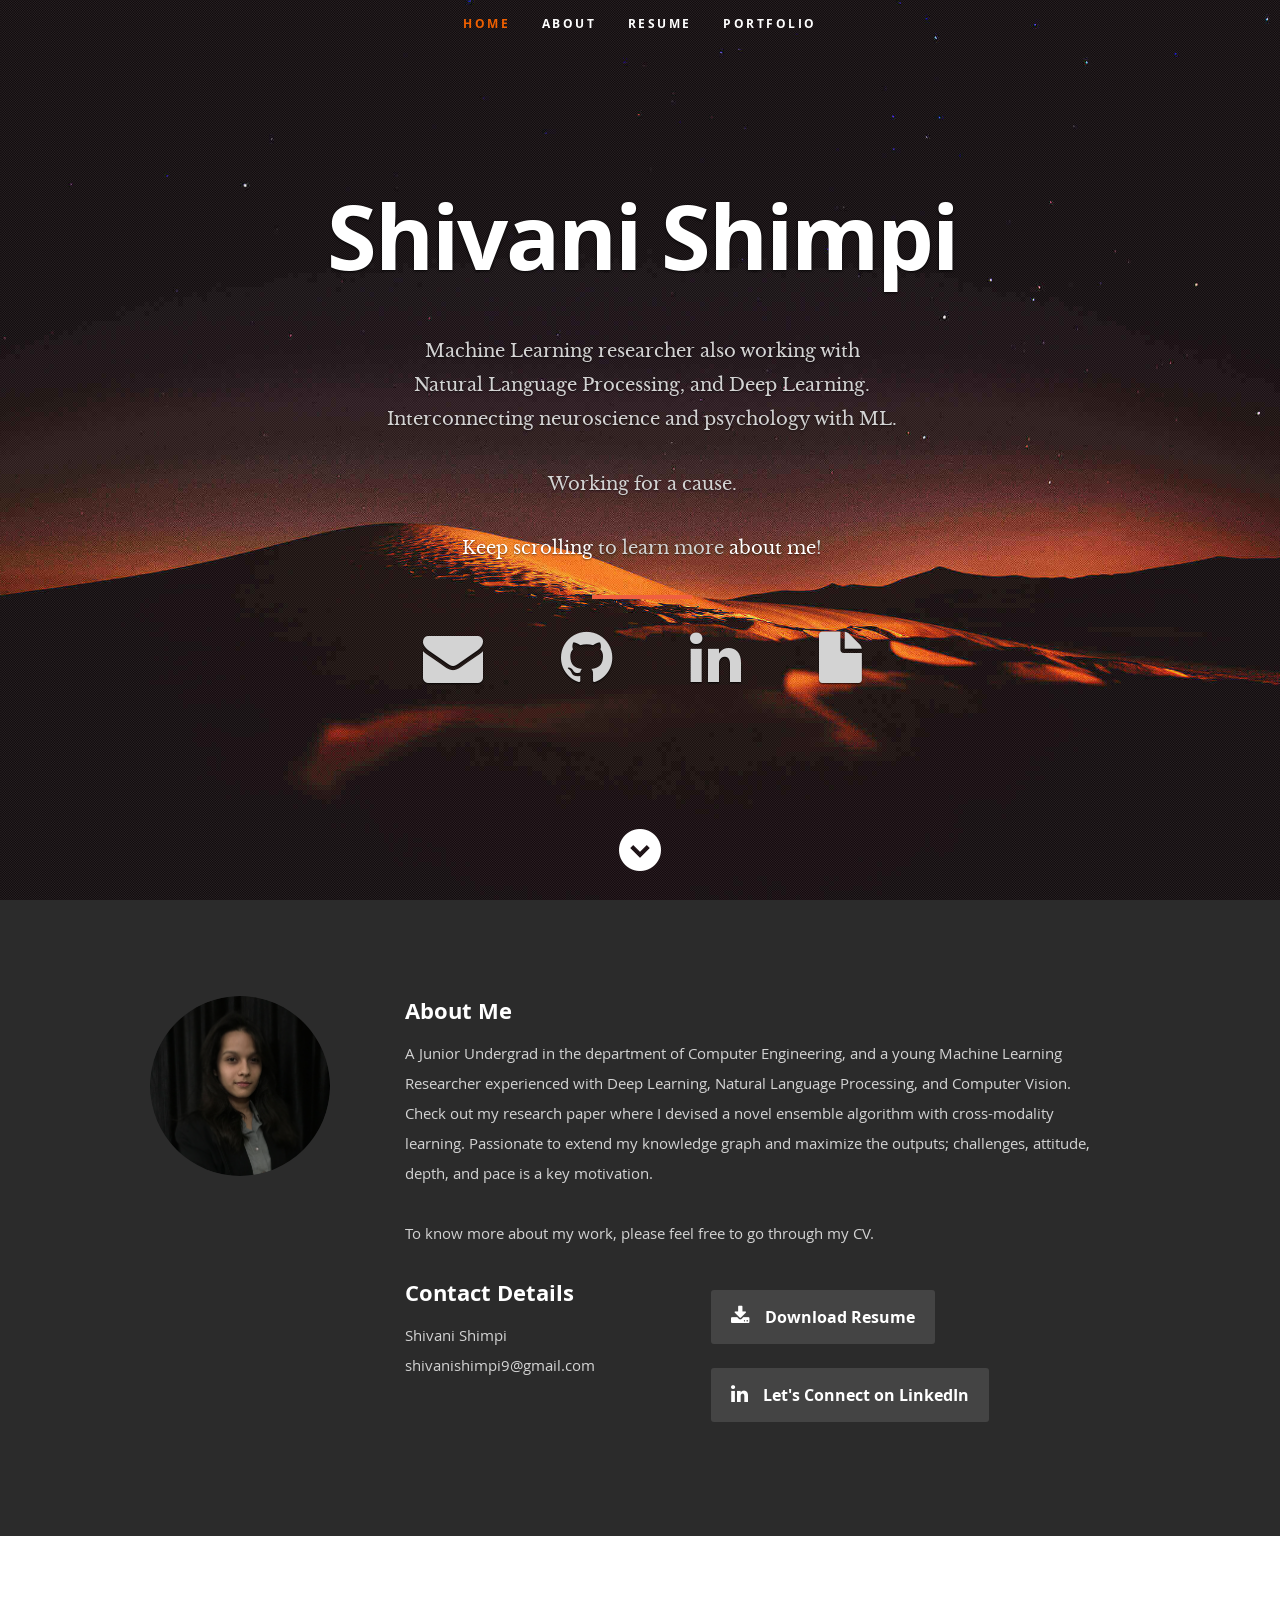
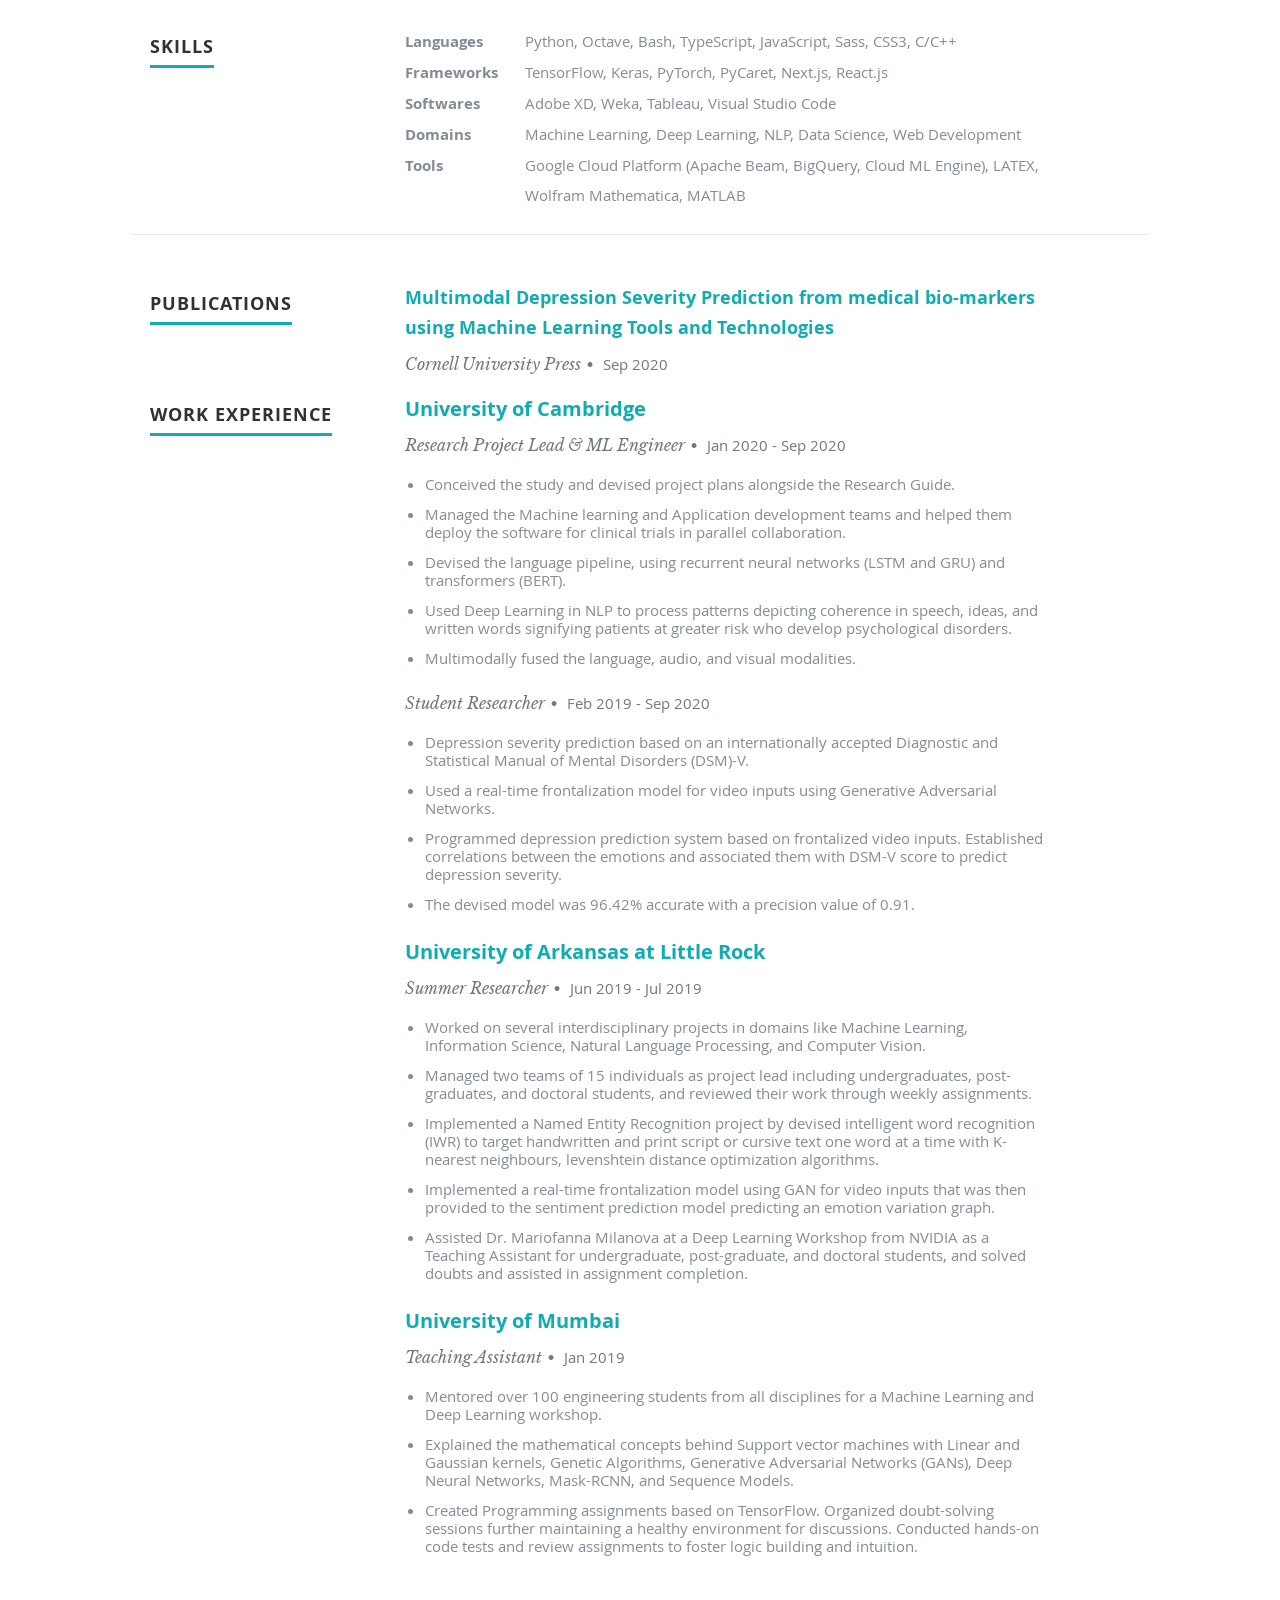
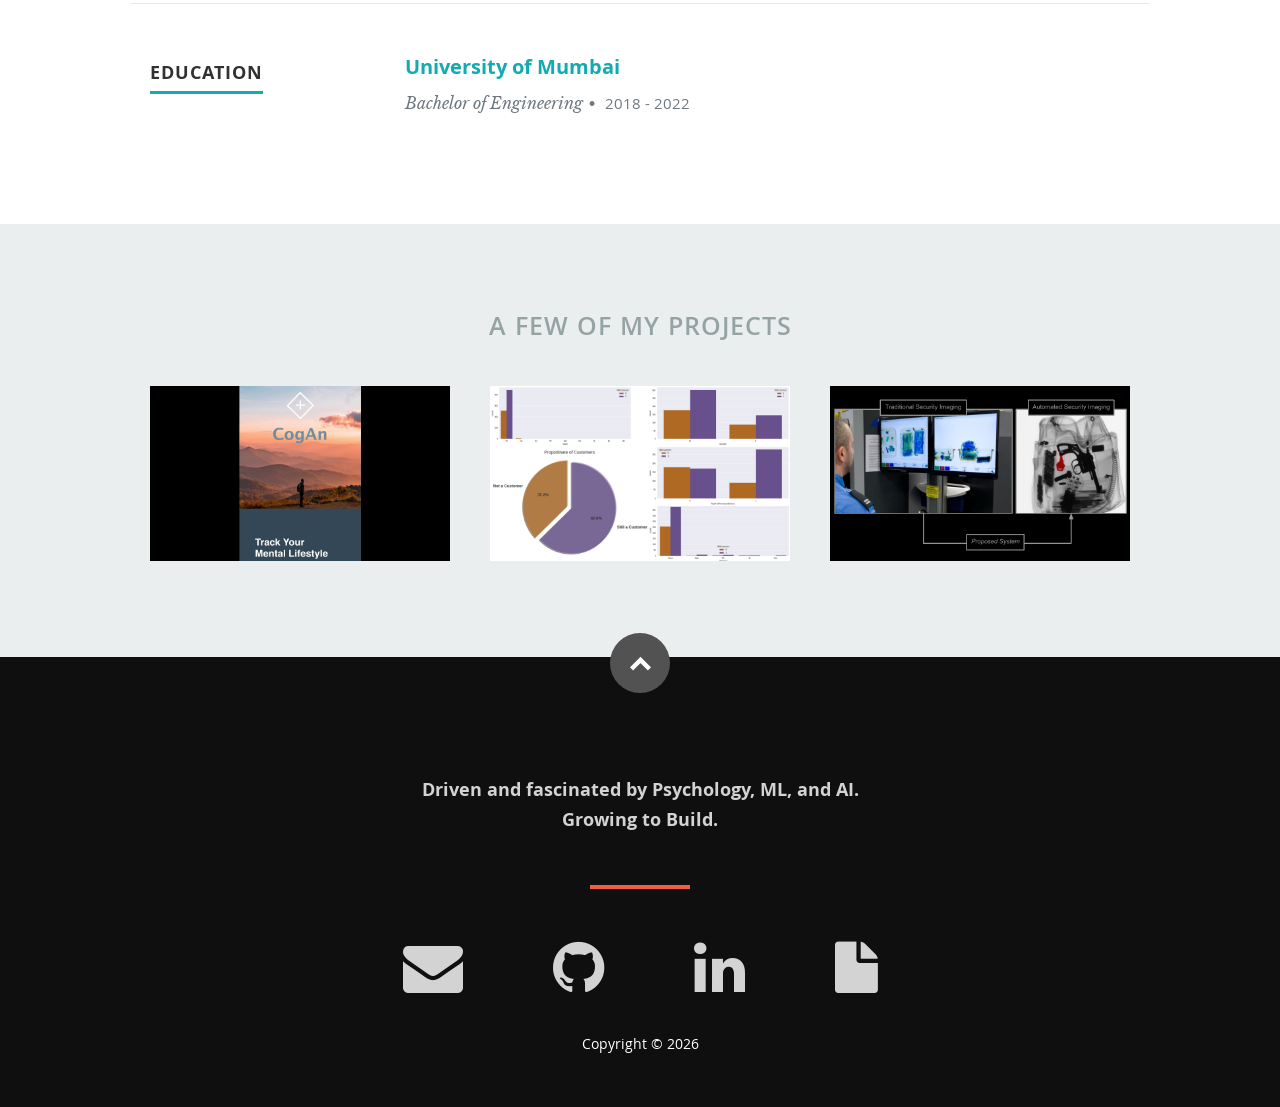
==== commit 1314dd81: "🛠 updates" ====
--- a/index.html
+++ b/index.html
@@ -73,10 +73,10 @@
          <div class="nine columns main-col">
             <h2>About Me</h2>
             <p style="color: #d3d3d3;">
-               I am Shivani Shimpi, a Junior Undergrad in the department of Computer Engineering, and a young Computer Engineer with
-               an experience in deep learning, natural language processing, and computer vision.
-               I have recently published one of my research papers where we devised a novel machine learning algorithm for cross modality learning.
-               I am motivated by my passion for learning new technologies and perfecting my craft. I love challenges, approach tasks with a positive attitude and willingness to collaborate, explain, and take criticism to continue to improve.
+               A Junior Undergrad in the department of Computer Engineering, and a young Machine Learning Researcher
+               experienced with Deep Learning, Natural Language Processing, and Computer Vision.
+               Check out my research paper where I devised a novel ensemble algorithm with cross-modality learning.
+               Passionate to extend my knowledge graph and maximize the outputs; challenges, attitude, depth, and pace is a key motivation.
                </br>
                </br>
                To know more about my work, please feel free to go through my CV.
@@ -120,7 +120,7 @@
               </tr>
               <tr>
                 <th style="text-align: left; min-width: 120px"><b>Frameworks</b></th>
-                <td colspan="3">TensorFlow, Keras, PyTorch, PyCaret, ReactNative, Next.js, React.js</th>
+                <td colspan="3">TensorFlow, Keras, PyTorch, PyCaret, Next.js, React.js</th>
               </tr>
               <tr>
                 <th style="text-align: left; min-width: 120px"><b>Softwares</b></th>
@@ -128,7 +128,7 @@
               </tr>
               <tr>
                <th style="text-align: left; min-width: 120px"><b>Domains</b></th>
-               <td colspan="3">Machine Learning, Deep Learning, NLP, Data Visualization, Web Development</th>
+               <td colspan="3">Machine Learning, Deep Learning, NLP, Data Science, Web Development</th>
               </tr>
               <tr>
                <th style="text-align: left; min-width: 120px"><b>Tools</b></th>
@@ -167,6 +167,21 @@
          </div>
 
          <div class="nine columns main-col">
+<!--             
+            <div class="row item">
+               <div class="twelve columns">
+                  <h4> <a target="_blank" href="https://brandmind.ch/">BrandMind</a></h4>
+                  <p class="info">Data Science Team Lead<span>&bull;</span> <em class="date">Jan 2021</em></p>
+               </div>
+            </div>
+            
+            <div class="row item">
+               <div class="twelve columns">
+                  <h4><a target="_blank" href="https://edvora.com/">Edvora</a></h4>
+                  <p class="info">Aritifical Intelligence Intern<span>&bull;</span> <em class="date">Jan 2021 </em></p>
+               </div>
+            </div> -->
+            
             <div class="row item">
                <div class="twelve columns">
                   <h4> <a target="_blank" href="https://www.cam.ac.uk/">University of Cambridge</a></h4>
@@ -188,7 +203,8 @@
                   </ul>
                </div>
             </div>
-             
+            
+
             <div class="row item">
                <div class="twelve columns">
                   <h4><a target="_blank" href="https://ualr.edu/">University of Arkansas at Little Rock</a></h4>
@@ -439,8 +455,8 @@
       <div class="row">
          <div class="twelve columns">
             <span style="font-size: 40px !important; color: #fff !important; font-weight: 800; margin: 30px 0px; display: inline-block; font-variant: small-caps;"></span>
-            <h5 style="color: #d3d3d3 !important; font-weight: 0px">Driven and fascinated by ML and AI, looking forward to research opportunities.</h5>
-            <h5 style="color: #d3d3d3 !important; font-weight: 0px">Currently working with Next.js, TypeScript, and Sass.</h5>
+            <h5 style="color: #d3d3d3 !important; font-weight: 0px">Driven and fascinated by Psychology, ML, and AI.</h5>
+            <h5 style="color: #d3d3d3 !important; font-weight: 0px">Growing to Build.</h5>
             <hr style="max-width: 100px; border-width: 2px; border-color: #F05F40; margin: auto; margin-top: 50px; margin-bottom: 50px">
 
             <ul class="social-links">
